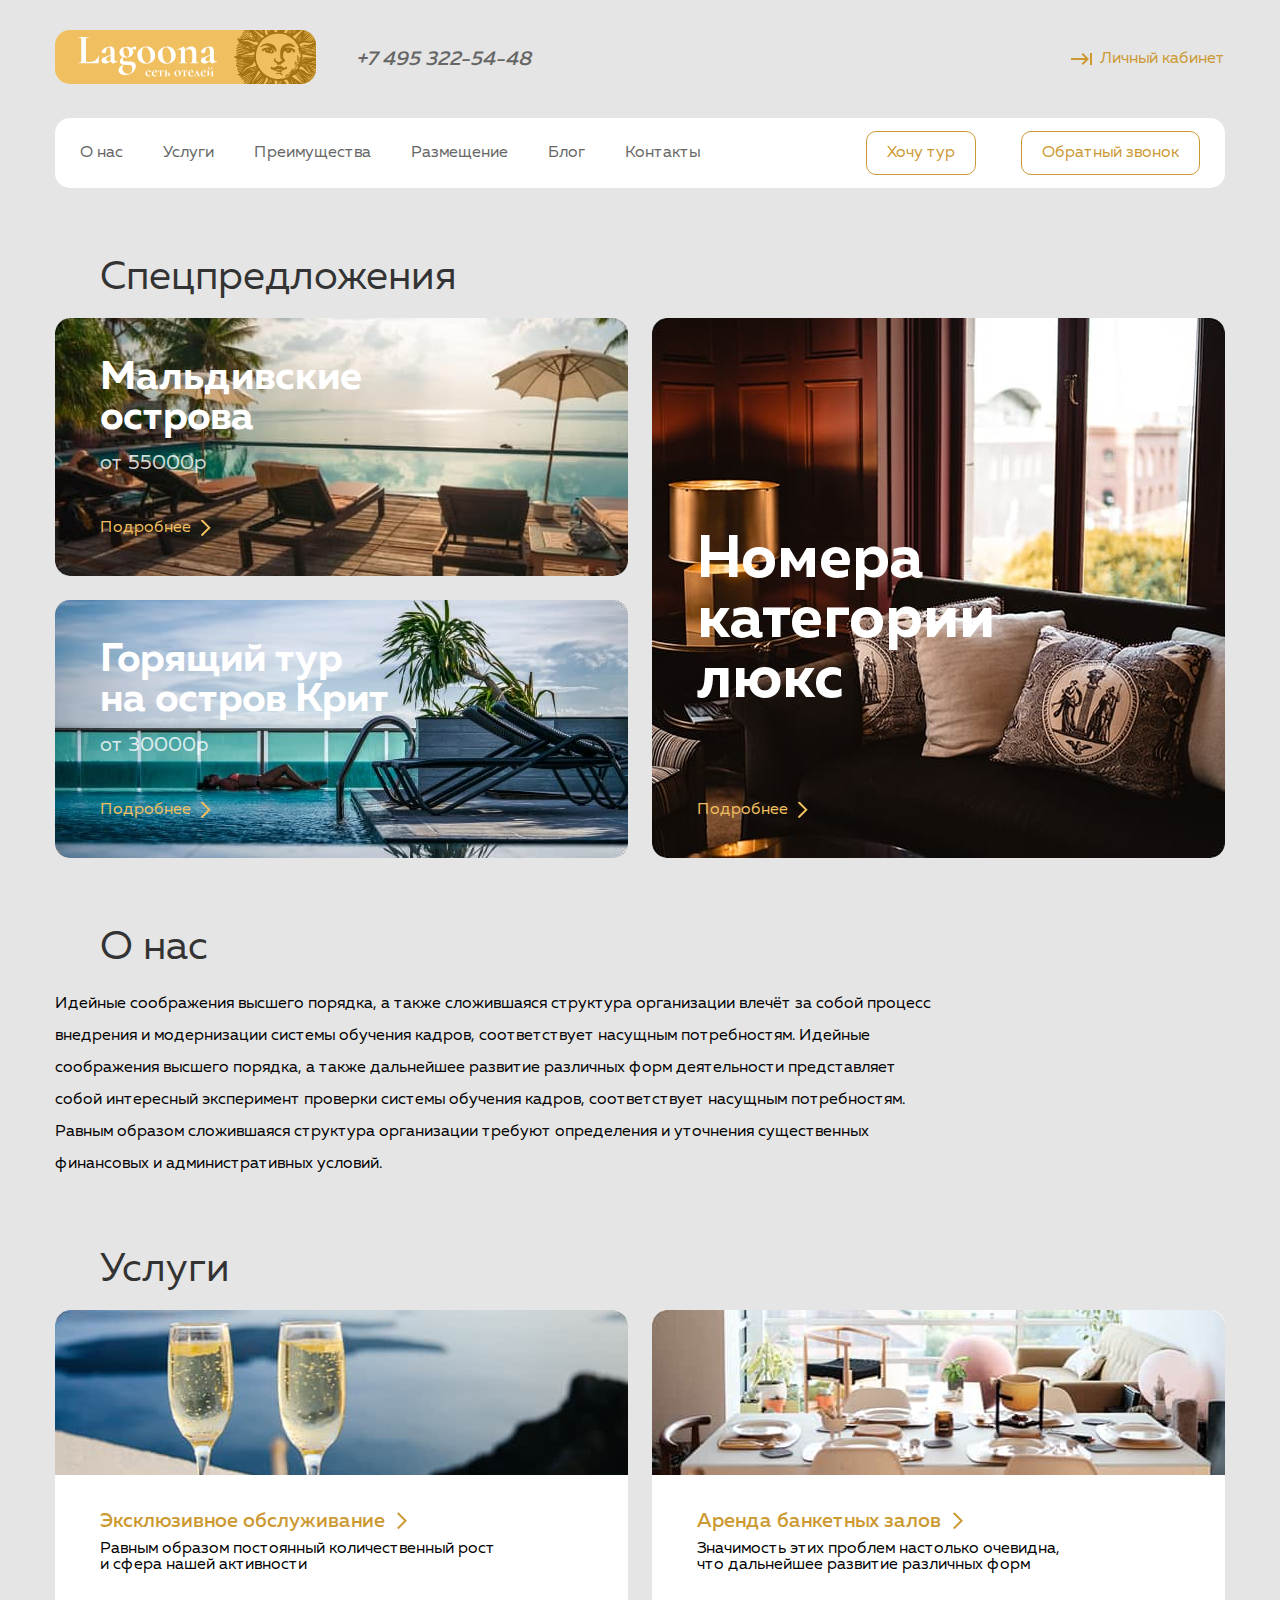
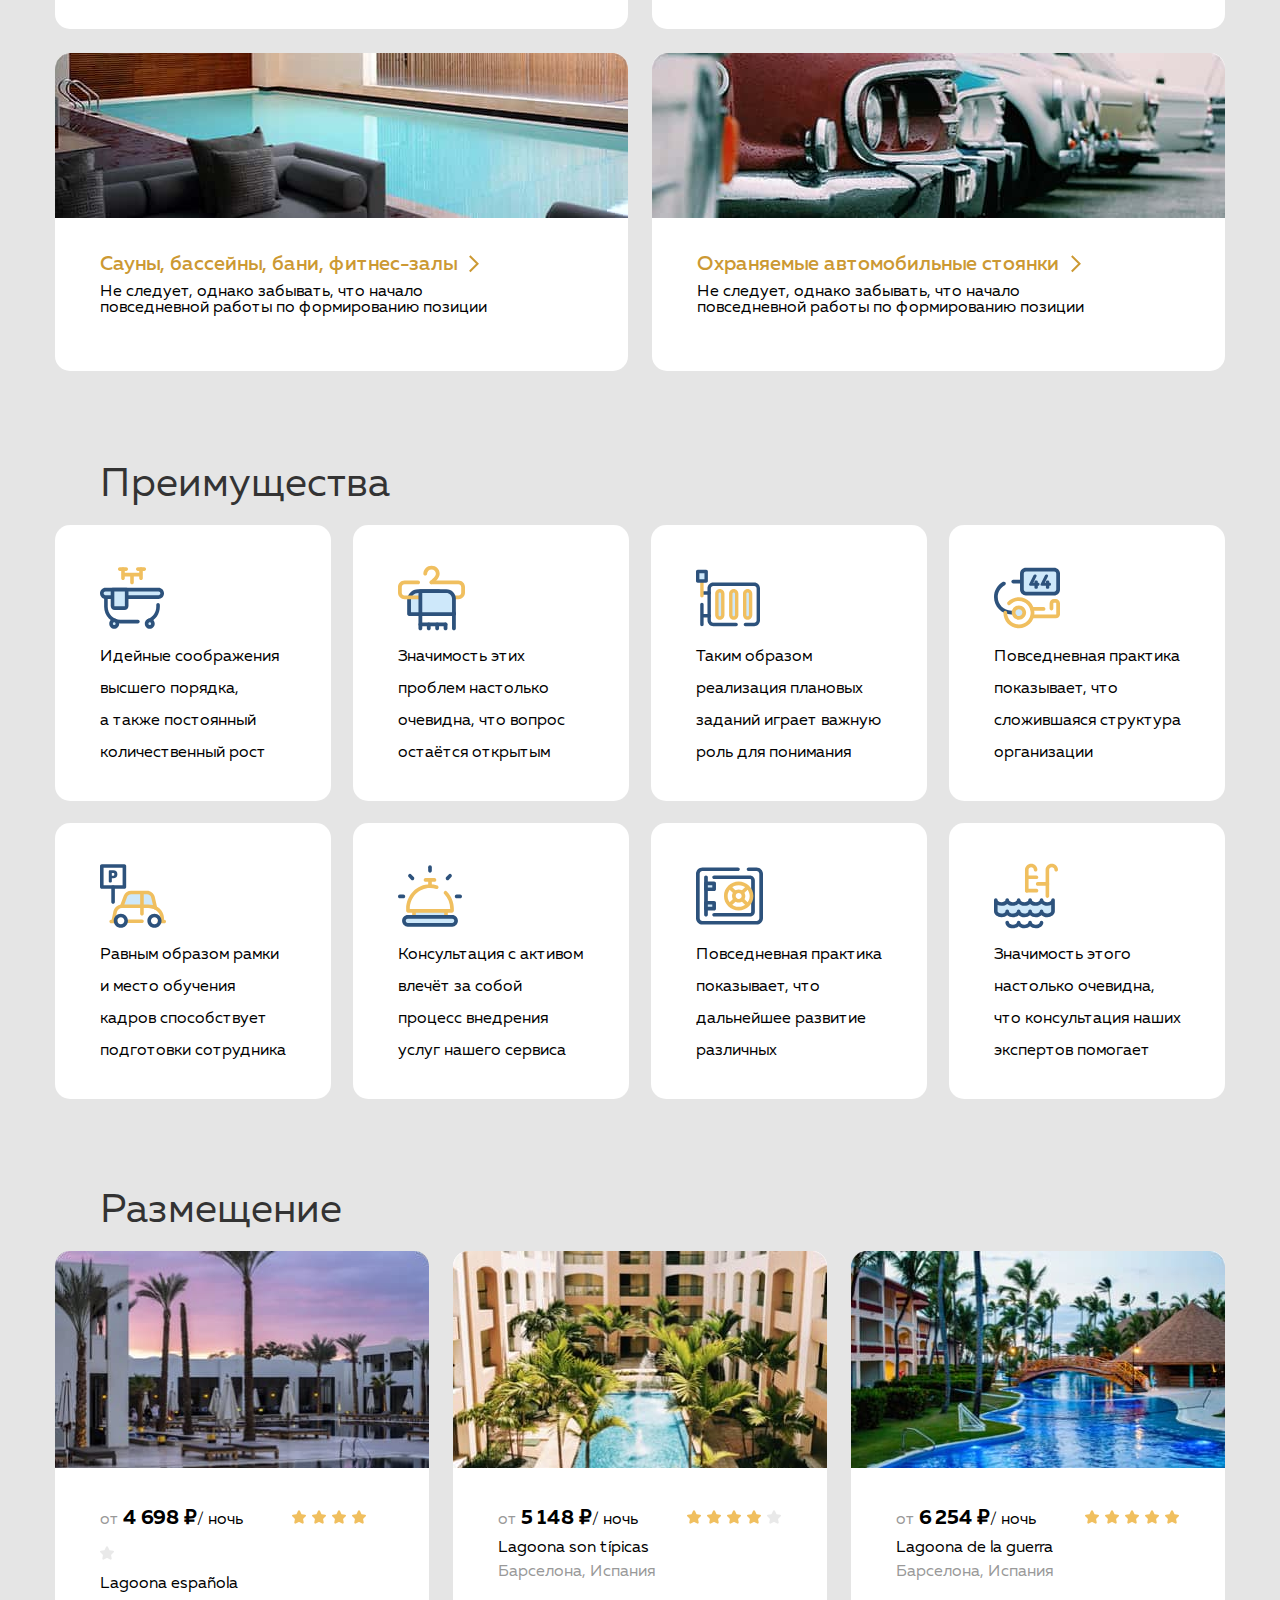
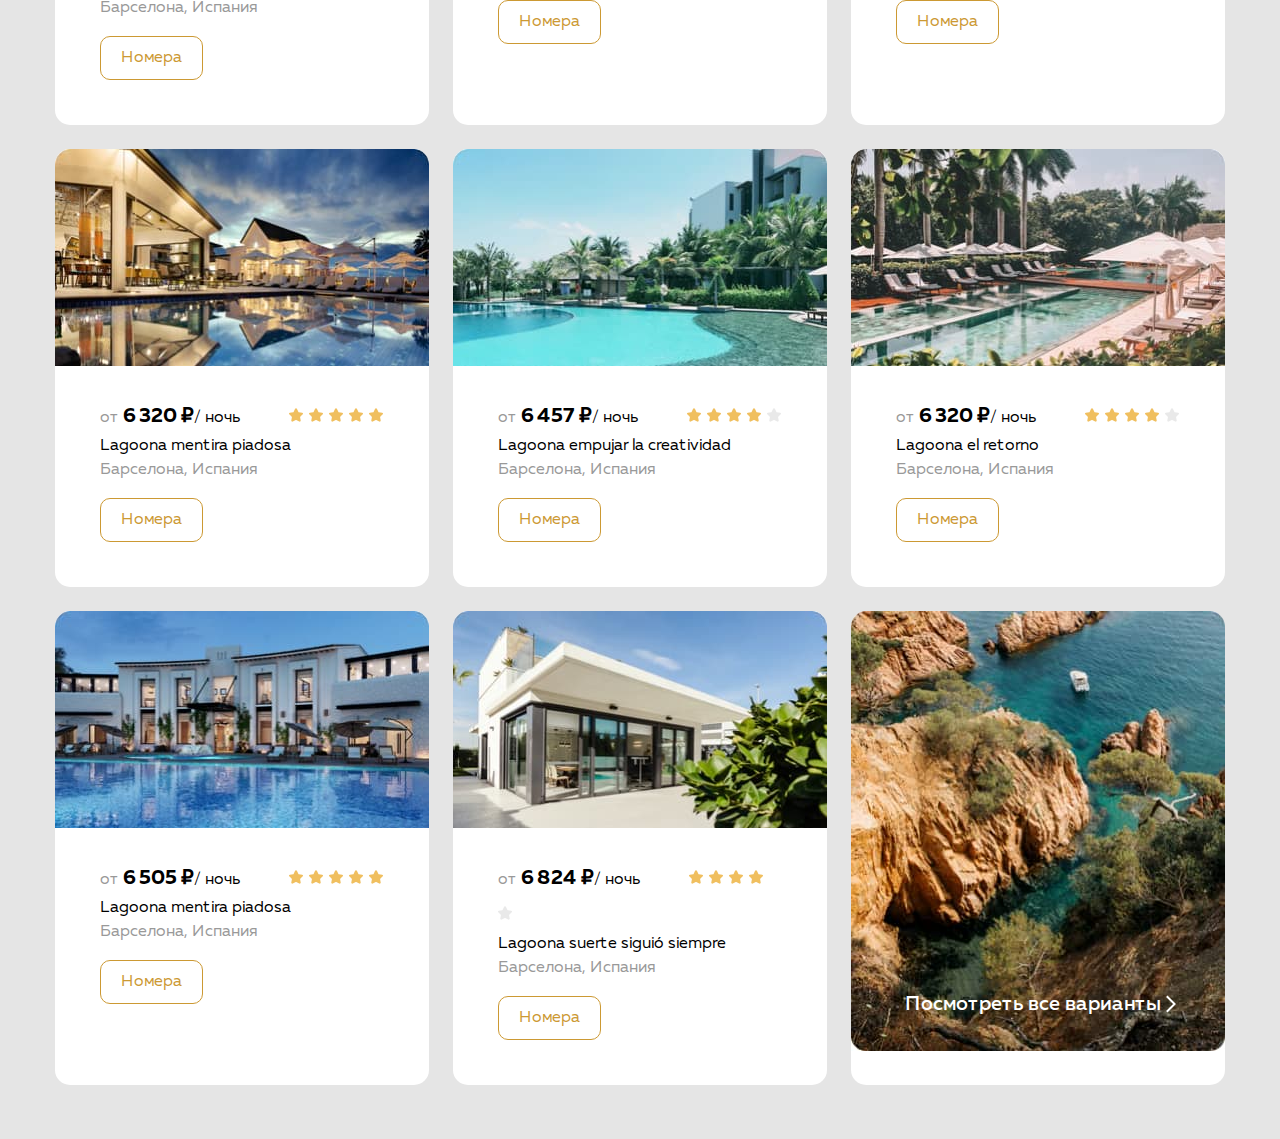
==== 08_layout-stylization/index.html @ 3ee321e5 "module8" ====
<!DOCTYPE html>
<html lang="ru">

<head>
  <meta charset="UTF-8">
  <meta http-equiv="X-UA-Compatible" content="IE=edge">
  <meta name="viewport" content="width=device-width, initial-scale=1.0">
  <link rel="stylesheet" href="./css/normalize.css">
  <link rel="stylesheet" href="./css/style.css">
  <title>Туристическая компания Lagoona</title>
</head>

<body>
  <header class="header">
    <div class="container container-padding-top header-container">
      <div class="header-links flex flex-align-center">
        <a class="header-logo-link" href="#">
          <img class="header-logo-image" src="./img/logo.svg" alt="логотип компании lagoona">
        </a>
        <address class="header-contacts">
          <a class="header-contacts-tel" href="tel:+74953225448">+7&nbsp;495 322-54-48</a>
        </address>
        <a class="header-home-link" href="#">Личный кабинет</a>
      </div>
      <div class="header-nav flex header-flex white-block">
        <nav class="header-navigation">
          <ul class="reset-padding reset-margin header-list flex">
            <li class="header-list-item">
              <a class="header-list-item-link" href="#about">О&nbsp;нас</a>
            </li>
            <li class="header-list-item">
              <a class="header-list-item-link" href="#services">Услуги</a>
            </li>
            <li class="header-list-item">
              <a class="header-list-item-link" href="#advantages">Преимущества</a>
            </li>
            <li class="header-list-item">
              <a class="header-list-item-link" href="#placement">Размещение</a>
            </li>
            <li class="header-list-item">
              <a class="header-list-item-link" href="#">Блог</a>
            </li>
            <li class="header-list-item header-list-item-contacts">
              <a class="header-list-item-link" href="#">Контакты</a>
            </li>
          </ul>
        </nav>
        <ul class="reset-padding reset-margin header-list flex">
          <li class="header-buttons-list-item">
            <button class="header-buttons-list-item-button main-buttons">
              Хочу тур
            </button>
          </li>
          <li class="header-buttons-list-item">
            <button class="header-buttons-list-item-button main-buttons">
              Обратный звонок
            </button>
          </li>
        </ul>
      </div>
    </div>
  </header>
  <main class="main">
    <div class="container container-padding-bot">
      <section class="section-margin main-offers">
        <h2 class="reset-margin main-header">Спецпредложения</h2>
        <div class="flex main-offers-block">
          <div class="flex flex-align main-offers-flex">
            <div class="white-block main-offers-list-item no-repeat main-offers-list-item-image1">
              <article>
                <h3 class="reset-margin main-offers-list-item-header">Мальдивские острова</h3>
                <span class="main-offers-list-item-price">от&nbsp;55000р</span>
                <a class="main-offers-list-item-descr" href="#">Подробнее</a>
              </article>
            </div>
            <div class="white-block main-offers-list-item no-repeat main-offers-list-item-image2">
              <article>
                <h3 class="reset-margin main-offers-list-item-header">Горящий тур на&nbsp;остров Крит</h3>
                <span class="main-offers-list-item-price">от&nbsp;30000р</span>
                <a class="main-offers-list-item-descr" href="#">Подробнее</a>
              </article>
            </div>
          </div>
          <div class="flex flex-align main-offers-flex">
            <div
              class="white-block main-offers-list-item main-offers-list-item-right no-repeat main-offers-list-item-image3">
              <article>
                <h3 class="reset-margin main-offers-list-item-header main-offers-list-item-header-bigger">Номера
                  категории люкс</h3>
                <span class="main-offers-list-item-price main-offers-list-item-price-bigger">от&nbsp;5000р</span>
                <a class="main-offers-list-item-descr" href="#">Подробнее</a>
              </article>
            </div>
          </div>
        </div>
      </section>
      <section class="section-margin main-about">
        <h2 class="reset-margin main-header" id="about">О&nbsp;нас</h2>
        <p class="reset-margin main-about-paragraph">
          Идейные соображения высшего порядка, а&nbsp;также сложившаяся структура организации влечёт
          за&nbsp;собой процесс внедрения и&nbsp;модернизации системы обучения кадров, соответствует
          насущным потребностям. Идейные соображения высшего порядка, а&nbsp;также дальнейшее развитие
          различных форм деятельности представляет собой интересный эксперимент проверки системы обучения кадров,
          соответствует насущным потребностям. Равным образом сложившаяся структура организации требуют определения
          и&nbsp;уточнения существенных финансовых и&nbsp;административных условий.
        </p>
      </section>
      <section class="section-margin main-services" id="services">
        <h2 class="reset-margin main-header">Услуги</h2>
        <ul class="reset-padding reset-margin main-services-list flex">
          <li class="white-block main-services-list-item">
            <article class="main-services-list-item-content no-repeat service-photo-1">
              <h3 class="reset-margin main-services-list-item-header">
                <a href="#">Эксклюзивное обслуживание</a>
              </h3>
              <p class="reset-margin main-services-list-item-descr">
                Равным образом постоянный количественный рост и&nbsp;сфера нашей активности
              </p>
            </article>
          </li>
          <li class="white-block main-services-list-item">
            <article class="main-services-list-item-content no-repeat service-photo-2">
              <h3 class="reset-margin main-services-list-item-header">
                <a href="#">Аренда банкетных залов</a>
              </h3>
              <p class="reset-margin main-services-list-item-descr">
                Значимость этих проблем настолько очевидна, что дальнейшее развитие различных форм
              </p>
            </article>
          </li>
          <li class="white-block main-services-list-item">
            <article class="main-services-list-item-content no-repeat service-photo-3">
              <h3 class="reset-margin main-services-list-item-header">
                <a href="#">Сауны, бассейны, бани, фитнес-залы</a>
              </h3>
              <p class="reset-margin main-services-list-item-descr">
                Не&nbsp;следует, однако забывать, что начало повседневной работы по&nbsp;формированию позиции
              </p>
            </article>
          </li>
          <li class="white-block main-services-list-item">
            <article class="main-services-list-item-content no-repeat service-photo-4">
              <h3 class="reset-margin main-services-list-item-header">
                <a href="#">Охраняемые автомобильные стоянки</a>
              </h3>
              <p class="reset-margin main-services-list-item-descr">
                Не&nbsp;следует, однако забывать, что начало повседневной работы по&nbsp;формированию позиции
              </p>
            </article>
          </li>
        </ul>
      </section>
      <section class="section-margin main-advantages" id="advantages">
        <h2 class="reset-margin main-header">Преимущества</h2>
        <ul class="reset-padding reset-margin main-advantages-list flex">
          <li class="white-block main-advantages-list-item no-repeat advantages-position advantages-image-1">
            <p class="reset-margin main-advantages-list-item-paragraph">
              Идейные соображения высшего порядка,
              а&nbsp;также постоянный количественный рост
            </p>
          </li>
          <li class="white-block main-advantages-list-item no-repeat advantages-position advantages-image-2">
            <p class="reset-margin main-advantages-list-item-paragraph">
              Значимость этих проблем настолько очевидна, что вопрос остаётся открытым
            </p>
          </li>
          <li class="white-block main-advantages-list-item no-repeat advantages-position advantages-image-3">
            <p class="reset-margin main-advantages-list-item-paragraph">
              Таким образом реализация плановых заданий играет важную роль для понимания
            </p>
          </li>
          <li class="white-block main-advantages-list-item no-repeat advantages-position advantages-image-4">
            <p class="reset-margin main-advantages-list-item-paragraph">
              Повседневная практика показывает, что сложившаяся структура организации
            </p>
          </li>
          <li class="white-block main-advantages-list-item no-repeat advantages-position advantages-image-5">
            <p class="reset-margin main-advantages-list-item-paragraph">
              Равным образом рамки и&nbsp;место обучения кадров способствует подготовки сотрудника
            </p>
          </li>
          <li class="white-block main-advantages-list-item no-repeat advantages-position advantages-image-6">
            <p class="reset-margin main-advantages-list-item-paragraph">
              Консультация с&nbsp;активом влечёт за&nbsp;собой процесс внедрения услуг нашего сервиса
            </p>
          </li>
          <li class="white-block main-advantages-list-item no-repeat advantages-position advantages-image-7">
            <p class="reset-margin main-advantages-list-item-paragraph">
              Повседневная практика показывает, что дальнейшее развитие различных
            </p>
          </li>
          <li class="white-block main-advantages-list-item no-repeat advantages-position advantages-image-8">
            <p class="reset-margin main-advantages-list-item-paragraph">
              Значимость этого настолько очевидна, что консультация наших экспертов помогает
            </p>
          </li>
        </ul>
      </section>
      <section class="section-margin main-placement" id="placement">
        <h2 class="reset-margin main-header">Размещение</h2>
        <ul class="reset-padding reset-margin main-placement-list flex">
          <li class="white-block main-placement-list-item">
            <img class="main-placement-list-item-image" src="./img/hotel-1.jpg" alt="Отель в стиле модерн">
            <div class="main-placement-list-item-content">
              <span class="main-placement-list-item-price"><span class="light-text">от </span><strong
                  class="bold-text">4&nbsp;698&nbsp;₽</strong><span class="mid-text">/ ночь</span></span>
              <span class="main-placement-list-item-rating">
                <img class="main-placement-list-item-star" src="./img/star.svg" alt="Рейтинг 4 из 5">
                <img class="main-placement-list-item-star" src="./img/star.svg" alt="">
                <img class="main-placement-list-item-star" src="./img/star.svg" alt="">
                <img class="main-placement-list-item-star" src="./img/star.svg" alt="">
                <img class="main-placement-list-item-star" src="./img/star-empty.svg" alt="">
              </span>
              <h3 class="reset-margin main-placement-list-item-name">Lagoona espa&ntilde;ola</h3>
              <span class="main-placement-list-item-address light-text">Барселона, Испания</span>
              <button class="main-placement-list-item-btn main-buttons">Номера</button>
            </div>
          </li>
          <li class="white-block main-placement-list-item">
            <img class="main-placement-list-item-image" src="./img/hotel-2.jpg" alt="Отель с пальмами и бассейном">
            <div class="main-placement-list-item-content">
              <span class="main-placement-list-item-price"><span class="light-text">от </span><strong
                  class="bold-text">5&nbsp;148&nbsp;₽</strong><span class="mid-text">/ ночь</span></span>
              <span class="main-placement-list-item-rating">
                <img class="main-placement-list-item-star" src="./img/star.svg" alt="Рейтинг 4 из 5">
                <img class="main-placement-list-item-star" src="./img/star.svg" alt="">
                <img class="main-placement-list-item-star" src="./img/star.svg" alt="">
                <img class="main-placement-list-item-star" src="./img/star.svg" alt="">
                <img class="main-placement-list-item-star" src="./img/star-empty.svg" alt="">
              </span>
              <h3 class="reset-margin main-placement-list-item-name">Lagoona son t&iacute;picas</h3>
              <span class="main-placement-list-item-address light-text">Барселона, Испания</span>
              <button class="main-placement-list-item-btn main-buttons">Номера</button>
            </div>
          </li>
          <li class="white-block main-placement-list-item">
            <img class="main-placement-list-item-image" src="./img/hotel-3.jpg"
              alt="Отель с бассейном в гавайском стиле">
            <div class="main-placement-list-item-content">
              <span class="main-placement-list-item-price"><span class="light-text">от </span><strong
                  class="bold-text">6&nbsp;254&nbsp;₽</strong><span class="mid-text">/ ночь</span></span>
              <span class="main-placement-list-item-rating">
                <img class="main-placement-list-item-star" src="./img/star.svg" alt="Рейтинг 5 из 5">
                <img class="main-placement-list-item-star" src="./img/star.svg" alt="">
                <img class="main-placement-list-item-star" src="./img/star.svg" alt="">
                <img class="main-placement-list-item-star" src="./img/star.svg" alt="">
                <img class="main-placement-list-item-star" src="./img/star.svg" alt="">
              </span>
              <h3 class="reset-margin main-placement-list-item-name">Lagoona de&nbsp;la&nbsp;guerra</h3>
              <span class="main-placement-list-item-address light-text">Барселона, Испания</span>
              <button class="main-placement-list-item-btn main-buttons">Номера</button>
            </div>
          </li>
          <li class="white-block main-placement-list-item">
            <img class="main-placement-list-item-image" src="./img/hotel-4.jpg" alt="Современный отель">
            <div class="main-placement-list-item-content">
              <span class="main-placement-list-item-price"><span class="light-text">от </span><strong
                  class="bold-text">6&nbsp;320&nbsp;₽</strong><span class="mid-text">/ ночь</span></span>
              <span class="main-placement-list-item-rating">
                <img class="main-placement-list-item-star" src="./img/star.svg" alt="Рейтинг 5 из 5">
                <img class="main-placement-list-item-star" src="./img/star.svg" alt="">
                <img class="main-placement-list-item-star" src="./img/star.svg" alt="">
                <img class="main-placement-list-item-star" src="./img/star.svg" alt="">
                <img class="main-placement-list-item-star" src="./img/star.svg" alt="">
              </span>
              <h3 class="reset-margin main-placement-list-item-name">Lagoona mentira piadosa</h3>
              <span class="main-placement-list-item-address light-text">Барселона, Испания</span>
              <button class="main-placement-list-item-btn main-buttons">Номера</button>
            </div>
          </li>
          <li class="white-block main-placement-list-item">
            <img class="main-placement-list-item-image" src="./img/hotel-5.jpg"
              alt="Отель в стиле модерн с пальмами и бассейном">
            <div class="main-placement-list-item-content">
              <span class="main-placement-list-item-price"><span class="light-text">от </span><strong
                  class="bold-text">6&nbsp;457&nbsp;₽</strong><span class="mid-text">/ ночь</span></span>
              <span class="main-placement-list-item-rating">
                <img class="main-placement-list-item-star" src="./img/star.svg" alt="Рейтинг 4 из 5">
                <img class="main-placement-list-item-star" src="./img/star.svg" alt="">
                <img class="main-placement-list-item-star" src="./img/star.svg" alt="">
                <img class="main-placement-list-item-star" src="./img/star.svg" alt="">
                <img class="main-placement-list-item-star" src="./img/star-empty.svg" alt="">
              </span>
              <h3 class="reset-margin main-placement-list-item-name">Lagoona empujar la&nbsp;creatividad</h3>
              <span class="main-placement-list-item-address light-text">Барселона, Испания</span>
              <button class="main-placement-list-item-btn main-buttons">Номера</button>
            </div>
          </li>
          <li class="white-block main-placement-list-item">
            <img class="main-placement-list-item-image" src="./img/hotel-6.jpg" alt="Отель возле природы">
            <div class="main-placement-list-item-content">
              <span class="main-placement-list-item-price"><span class="light-text">от </span><strong
                  class="bold-text">6&nbsp;320&nbsp;₽</strong><span class="mid-text">/ ночь</span></span>
              <span class="main-placement-list-item-rating">
                <img class="main-placement-list-item-star" src="./img/star.svg" alt="Рейтинг 4 из 5">
                <img class="main-placement-list-item-star" src="./img/star.svg" alt="">
                <img class="main-placement-list-item-star" src="./img/star.svg" alt="">
                <img class="main-placement-list-item-star" src="./img/star.svg" alt="">
                <img class="main-placement-list-item-star" src="./img/star-empty.svg" alt="">
              </span>
              <h3 class="reset-margin main-placement-list-item-name">Lagoona el&nbsp;retorno</h3>
              <span class="main-placement-list-item-address light-text">Барселона, Испания</span>
              <button class="main-placement-list-item-btn main-buttons">Номера</button>
            </div>
          </li>
          <li class="white-block main-placement-list-item">
            <img class="main-placement-list-item-image" src="./img/hotel-7.jpg" alt="Роскошный отель с бассейном">
            <div class="main-placement-list-item-content">
              <span class="main-placement-list-item-price"><span class="light-text">от </span><strong
                  class="bold-text">6&nbsp;505&nbsp;₽</strong><span class="mid-text">/ ночь</span></span>
              <span class="main-placement-list-item-rating">
                <img class="main-placement-list-item-star" src="./img/star.svg" alt="Рейтинг 5 из 5">
                <img class="main-placement-list-item-star" src="./img/star.svg" alt="">
                <img class="main-placement-list-item-star" src="./img/star.svg" alt="">
                <img class="main-placement-list-item-star" src="./img/star.svg" alt="">
                <img class="main-placement-list-item-star" src="./img/star.svg" alt="">
              </span>
              <h3 class="reset-margin main-placement-list-item-name">Lagoona mentira piadosa</h3>
              <span class="main-placement-list-item-address light-text">Барселона, Испания</span>
              <button class="main-placement-list-item-btn main-buttons">Номера</button>
            </div>
          </li>
          <li class="white-block main-placement-list-item">
            <img class="main-placement-list-item-image" src="./img/hotel-8.jpg" alt="Отель в стиле модерн">
            <div class="main-placement-list-item-content">
              <span class="main-placement-list-item-price"><span class="light-text">от </span><strong
                  class="bold-text">6&nbsp;824&nbsp;₽</strong><span class="mid-text">/ ночь</span></span>
              <span class="main-placement-list-item-rating">
                <img class="main-placement-list-item-star" src="./img/star.svg" alt="Рейтинг 4 из 5">
                <img class="main-placement-list-item-star" src="./img/star.svg" alt="">
                <img class="main-placement-list-item-star" src="./img/star.svg" alt="">
                <img class="main-placement-list-item-star" src="./img/star.svg" alt="">
                <img class="main-placement-list-item-star" src="./img/star-empty.svg" alt="">
              </span>
              <h3 class="reset-margin main-placement-list-item-name">Lagoona suerte sigui&oacute; siempre</h3>
              <span class="main-placement-list-item-address light-text">Барселона, Испания</span>
              <button class="main-placement-list-item-btn main-buttons">Номера</button>
            </div>
          </li>
          <li class="white-block main-placement-list-item main-placement-list-item-show-more">
            <a class="main-placement-list-item-link">Посмотреть все варианты</a>
          </li>
        </ul>
      </section>
    </div>
  </main>
</body>

</html>
---- 08_layout-stylization/css/style.css ----
@font-face {
  font-family: 'Muller';
  src: url('../fonts/MullerMedium.eot');
  src: local('Muller Medium'), local('MullerMedium'),
      url('../fonts/MullerMedium.woff2') format('woff2'),
      url('../fonts/MullerMedium.woff') format('woff');
  font-weight: 500;
  font-style: normal;
}

@font-face {
  font-family: 'Muller';
  src: url('../fonts/MullerRegular.eot');
  src: local('Muller Regular'), local('MullerRegular'),
      url('../fonts/MullerRegular.woff2') format('woff2'),
      url('../fonts/MullerRegular.woff') format('woff');
  font-weight: normal;
  font-style: normal;
}

@font-face {
  font-family: 'Muller';
  src: url('../fonts/MullerBold.eot');
  src: local('Muller Bold'), local('MullerBold'),
      url('../fonts/MullerBold.woff2') format('woff2'),
      url('../fonts/MullerBold.woff') format('woff');
  font-weight: bold;
  font-style: normal;
}


html {
	box-sizing: border-box;
}

*,
*::before,
*::after {
	box-sizing: inherit;
}

a {
	color: inherit;
	text-decoration: none;
}

img {
	max-width: 100%;
}

body {
  background-color: #e5e5e5;
	font-family: 'Muller', sans-serif;
}

/* reset */

.reset-margin {
  margin: 0;
}

.reset-padding {
  padding: 0;
}

/* flex */

.flex {
  display: flex;
}

.inline-flex {
  display: inline-flex;
}

.flex-horizontal {
  flex-direction: row;
  flex-wrap: nowrap;
  justify-content:space-around;
}

.flex-align {
  align-items: start;
}

.flex-align-center {
  align-items: center;
}

.outline {
  outline-color: black;
  outline-width: 2px;
  outline-style: dashed;
}

/* container */

.container {
  margin: 0 auto;
  width: 1170px;
  font-weight: 400;
  font-size: 16px;
  line-height: 1em;
}

.container-padding-top {
  padding-top: 30px;
}

.container-padding-bot {
  padding-bottom: 30px;
}

.section-margin:not(:last-child) {
  margin-bottom: 70px;
}

/* base */

.white-block {
  background: #fff;
  border-radius: 15px;
  overflow: hidden;
}

.main-buttons {
  height: auto;
  padding: 13px 20px;
  border: 1px solid #cc9933;
  background:inherit;
  border-radius: 10px;

  font-weight: 400;
  font-size: 16px;
  line-height: 16px;
  color: #cc9933;
}

.light-text {
  font-weight: 400;
  font-size: 16px;
  line-height: 16px;
  /* identical to box height */


  color: #999999;
}

.bold-text {
  font-weight: 700;
  font-size: 20px;
  line-height: 20px;
  /* identical to box height */


  color: #000000;
}

.mid-text {
  font-weight: 400;
  font-size: 16px;
  line-height: 16px;
  /* identical to box height */


  color: #000000;

}

.no-repeat {
  background-repeat: no-repeat;
}

.main-header {
  margin: 0;
  margin-bottom: 20px;
  padding-left: 45px;

  font-weight: 400;
  font-size: 40px;
  line-height: 40px;

  color: #333333;

}

/* header */

.header-container {
  align-items: center;
}

.header-links {
  margin-bottom: 30px;
}

.header-logo-link {
  min-width: 261px;
  margin-right: 40px;
  align-self: start;
}

.header-list {
  list-style: none;
}

.header-list-item:not(:last-child) {
  margin-right: 40px;
}

.header-buttons-list-item:not(:last-child) {
  margin-right: 45px;
}


.header-list-item-contacts {
  margin-right: 115px;
}

.header-contacts {
  margin-right: auto;
}

.header-contacts-tel {
  font-weight: 500;
  font-size: 20px;
  line-height: 24px;
  color: #666;
}

.header-home-link {
  padding-left: 30px;
  background-image: url('../img/keyboard_tab.svg');
  background-repeat: no-repeat;
  background-position: left;
  line-height: 24px;
  color: #cc9933;
}

.header-nav {
  height: 70px;
  margin-bottom: 70px;
  line-height: 16px;
  color: #666666;
}

.header-flex {
  flex-direction: row;
  flex-wrap: nowrap;
  align-items: center;
  justify-content: space-around;
}

/* offers */

.main-offers-flex {
  margin-right: 24px;
  flex-direction: column;
  align-items: flex-start;
  flex-wrap: wrap;
  justify-content: space-between;
}

.main-offers-block {
  max-width: 573px;
  min-height: 540px;
  justify-content: space-between;
}

.main-offers-list-item {
  min-width: 573px;
  padding: 40px 108px 40px 45px;
}

.main-offers-list-item-right {
  padding-top: 212px;
  flex-grow: 1;
}

.main-offers-list-item-header {
  display: block;
  width: fit-content;
  margin-bottom: 15px;
  font-weight: 700;
  font-size: 40px;
  line-height: 40px;
  color: #fff;
}

.main-offers-list-item-price {
  display: block;
  margin-bottom: 47px;
  font-size: 20px;
  line-height: 20px;
  color: #fff;
  opacity: 0.8;
}

.main-offers-list-item-descr {
  display: block;
  width: fit-content;
  padding-right: 20px;
  background-image: url('../img/orange-arrow.svg');
  background-repeat: no-repeat;
  background-position: right;
  font-size: 16px;
  line-height: 16px;
  color: #F0BF5F;
}

.main-offers-list-item-header-bigger {
  font-size: 60px;
  line-height: 60px;
}

.main-offers-list-item-price-bigger {
  font-size: 0px;
  line-height: 30px;
}

.main-offers-list-item-image1 {
  background-image: url('../img/maldives-image.jpg');
}

.main-offers-list-item-image2 {
  background-image: url('../img/crit-image.jpg');
}

.main-offers-list-item-image3 {
  background-image: url('../img/premium-image.jpg');
}

/* about */

.main-about-paragraph {
  width: 888px;
  line-height: 200%;
  color: #000000;
}

/* services */

.main-services-list-item {
  max-width: 573px;
  margin-right: 24px;
  margin-bottom: 24px;
}

.main-services-list-item:nth-child(2n) {
  margin-right: 0;
}

.main-services-list {
  list-style: none;
  flex-wrap: wrap;
  min-height: 685px;
}

.main-services-list-item-content {
  padding: 191px 126px 35px 45px;
}

.service-photo-1 {
  background-image: url('../img/services-1.jpg') ;
}

.service-photo-2 {
  background-image: url('../img/services-2.jpg') ;
}

.service-photo-3 {
  background-image: url('../img/services-3.jpg') ;
}

.service-photo-4 {
  background-image: url('../img/services-4.jpg') ;
}

.main-services-list-item-header {
  width: fit-content;
  padding-right: 22px;
  background-image: url('../img/yellow-arrow.svg');
  background-position: right center;
  background-repeat: no-repeat;
  font-weight: 500;
  font-size: 20px;
  line-height: 200%;
  color: #cc9933;
}

/* advantages */

.main-advantages-list {
  list-style: none;
  flex-wrap: wrap;
}

.main-advantages-list-item {
  max-width: 276px;
  min-height: 276px;
  margin-right: 22px;
  margin-bottom: 22px;
  padding: 116px 42px 32px 45px;
}

.main-advantages-list-item:nth-child(4n) {
  margin-right: 0;
}

.main-advantages-list-item-paragraph {
  line-height: 200%;
  color: #000000;
}

.advantages-position {
  background-position: 45px 40px;
}

.advantages-image-1 {
  background-image: url('../img/advantages-1.svg');
}

.advantages-image-2 {
  background-image: url('../img/advantages-2.svg');
}

.advantages-image-3 {
  background-image: url('../img/advantages-3.svg');
}

.advantages-image-4 {
  background-image: url('../img/advantages-4.svg');
}

.advantages-image-5 {
  background-image: url('../img/advantages-5.svg');
}

.advantages-image-6 {
  background-image: url('../img/advantages-6.svg');
}

.advantages-image-7 {
  background-image: url('../img/advantages-7.svg');
}

.advantages-image-8 {
  background-image: url('../img/advantages-8.svg');
}


/* placement */

.main-placement-list {
  list-style: none;
  flex-wrap: wrap;
}

.main-placement-list-item {
  width: 374px;
  margin-right: 24px;
  margin-bottom: 24px;
}

.main-placement-list-item:nth-child(3n) {
  margin-right: 0;
}

.main-placement-list-item-name {
  font-weight: 400;
  font-size: 16px;
  line-height: 1em;
}

.main-placement-list-item-btn {
  display: block;
}

.main-placement-list-item-price {
  margin-right: 45px;
}

.main-placement-list-item-content {
  padding: 32px 45px 45px;
  line-height: 200%;
}

.main-placement-list-item-address {
  display: inline-block;
  margin-bottom: 20px;
}

.main-placement-list-item-rating {
  font-size: 0px;
  width: 94px;
}

.main-placement-list-item-star:not(:last-child) {
  margin-right: 6px;
}

.main-placement-list-item-show-more {
  padding: 373px 54px 27px 54px;
  background-image: url('../img/show-more-image.jpg');
  background-repeat: no-repeat;
  border-radius: 15px;
}

.main-placement-list-item-link {
  white-space: nowrap;
  padding-right: 16px;
  background-image: url('../img/arrow.svg');
  background-position: right center;
  background-repeat: no-repeat;
  font-weight: 500;
  font-size: 20px;
  line-height: 200%;
  color: #fff;
}
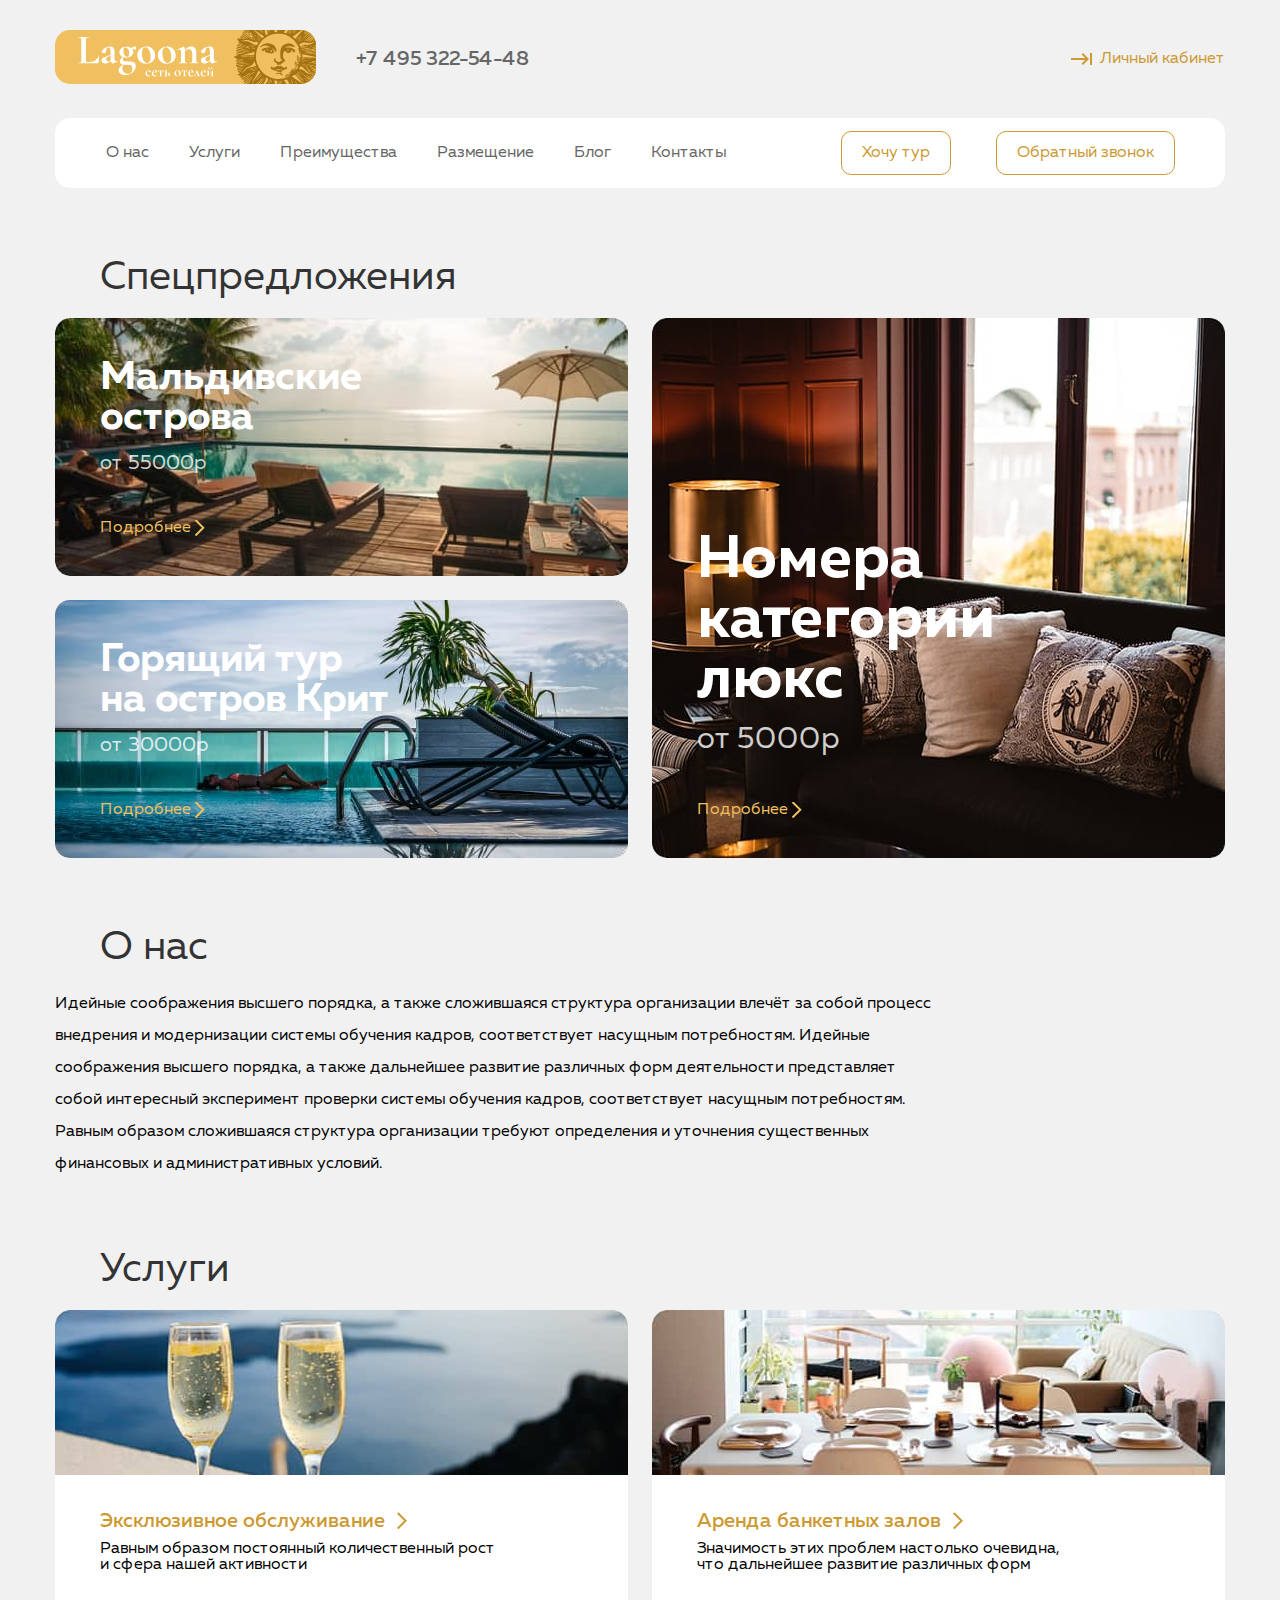
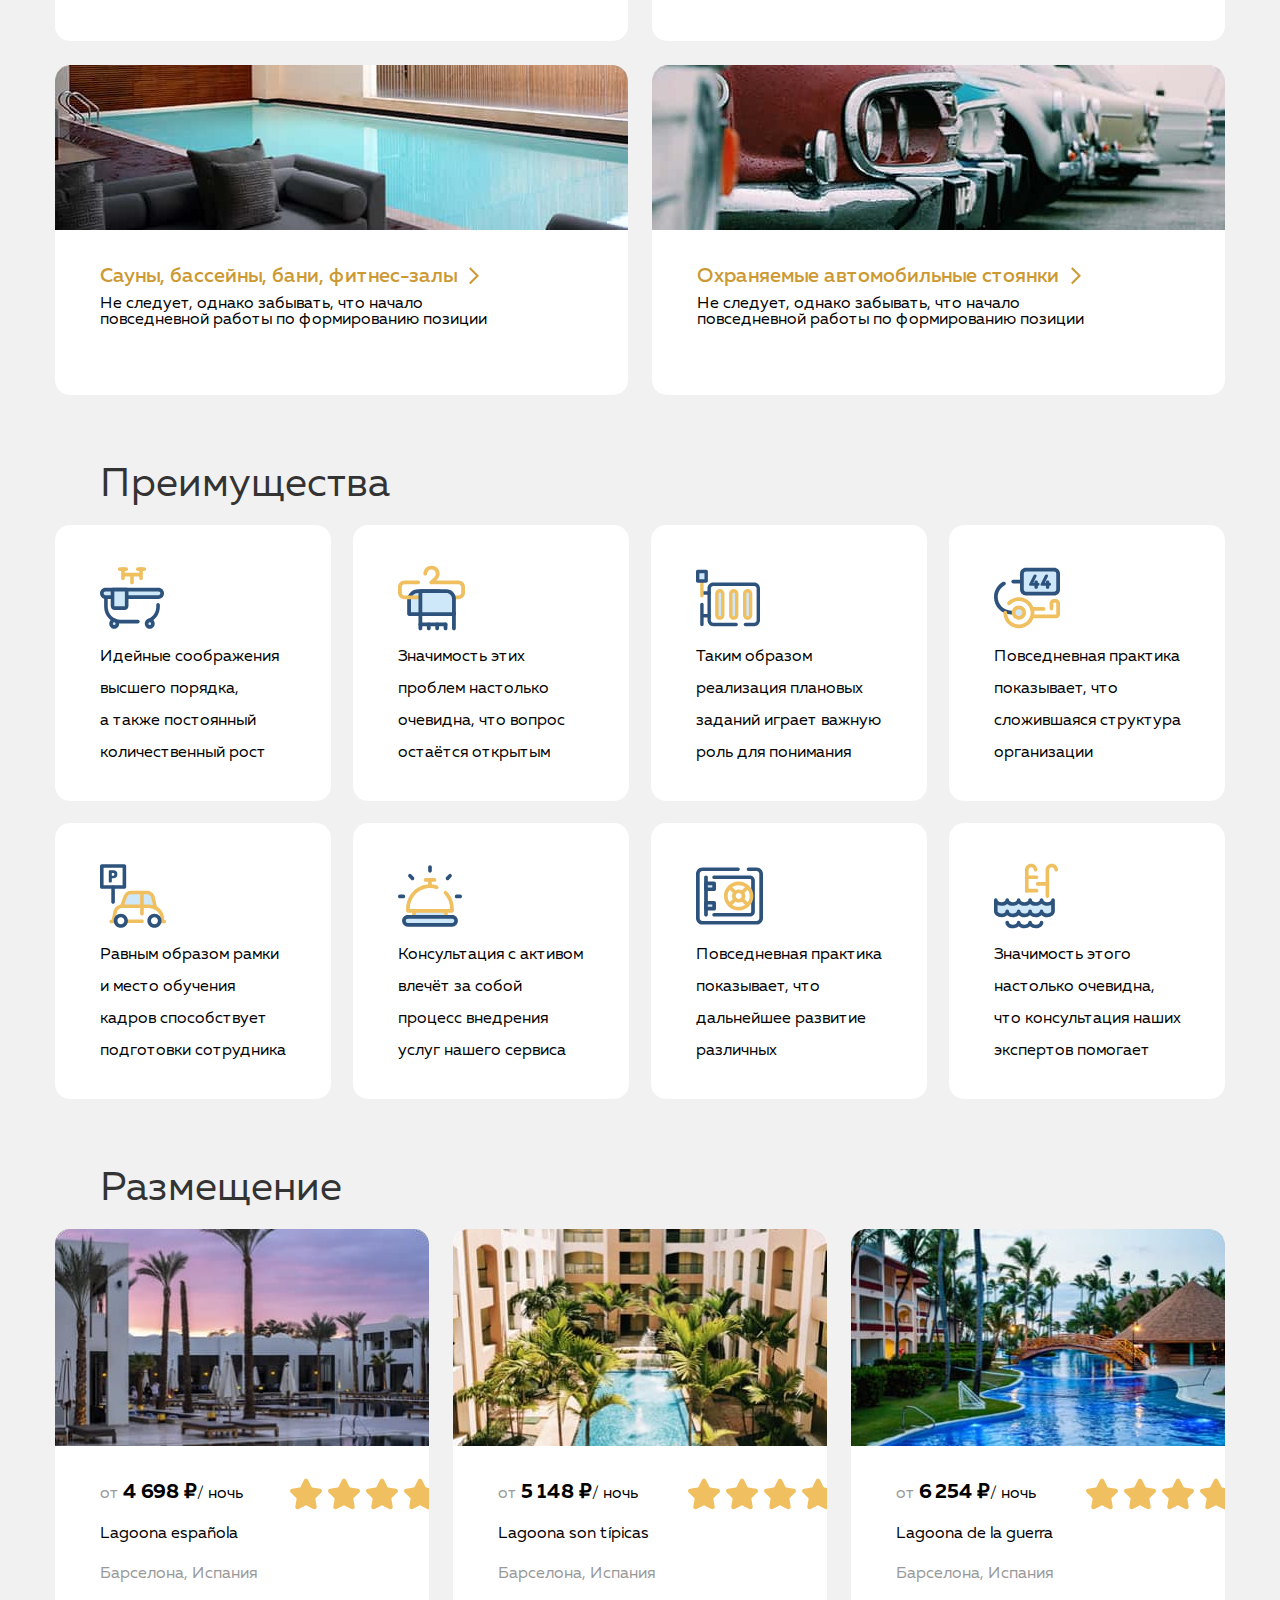
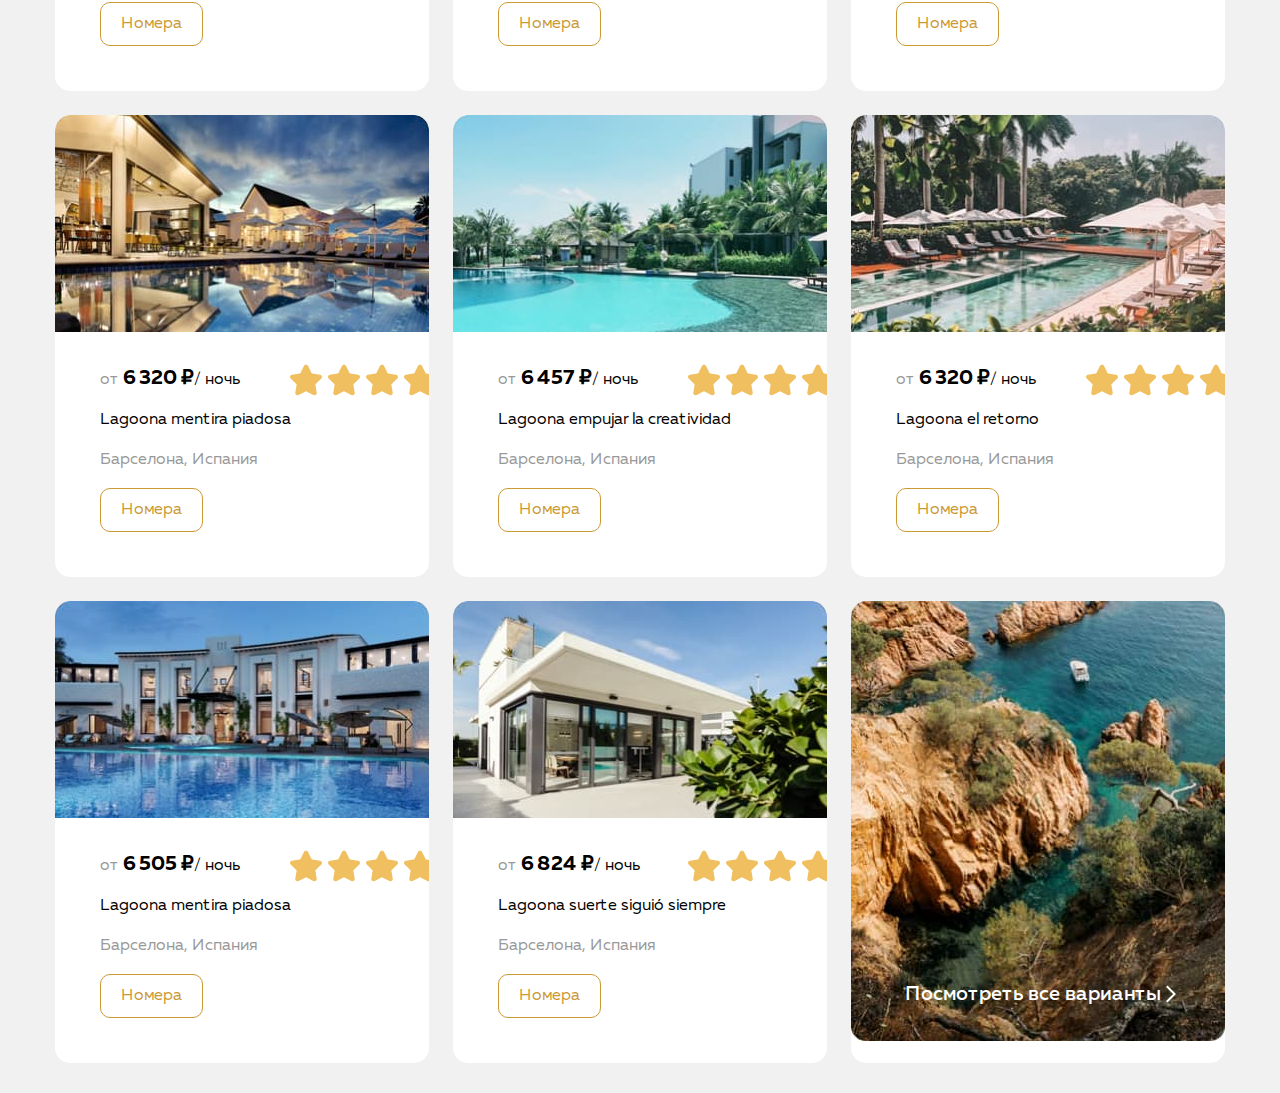
==== commit 4fa5b257: "changes" ====
--- a/08_layout-stylization/index.html
+++ b/08_layout-stylization/index.html
@@ -40,12 +40,12 @@
             <li class="header-list-item">
               <a class="header-list-item-link" href="#">Блог</a>
             </li>
-            <li class="header-list-item header-list-item-contacts">
+            <li class="header-list-item">
               <a class="header-list-item-link" href="#">Контакты</a>
             </li>
           </ul>
         </nav>
-        <ul class="reset-padding reset-margin header-list flex">
+        <ul class="reset-padding reset-margin header-buttons-list flex">
           <li class="header-buttons-list-item">
             <button class="header-buttons-list-item-button main-buttons">
               Хочу тур
@@ -63,27 +63,26 @@
   <main class="main">
     <div class="container container-padding-bot">
       <section class="section-margin main-offers">
-        <h2 class="reset-margin main-header">Спецпредложения</h2>
+        <h2 class="main-header reset-margin">Спецпредложения</h2>
         <div class="flex main-offers-block">
-          <div class="flex flex-align main-offers-flex">
-            <div class="white-block main-offers-list-item no-repeat main-offers-list-item-image1">
+          <div class="flex main-offers-flex">
+            <div class="main-offers-list-item white-block no-repeat main-offers-list-item-image1">
               <article>
-                <h3 class="reset-margin main-offers-list-item-header">Мальдивские острова</h3>
+                <h3 class="main-offers-list-item-header reset-margin">Мальдивские острова</h3>
                 <span class="main-offers-list-item-price">от&nbsp;55000р</span>
                 <a class="main-offers-list-item-descr" href="#">Подробнее</a>
               </article>
             </div>
             <div class="white-block main-offers-list-item no-repeat main-offers-list-item-image2">
               <article>
-                <h3 class="reset-margin main-offers-list-item-header">Горящий тур на&nbsp;остров Крит</h3>
+                <h3 class="main-offers-list-item-header reset-margin">Горящий тур на&nbsp;остров Крит</h3>
                 <span class="main-offers-list-item-price">от&nbsp;30000р</span>
                 <a class="main-offers-list-item-descr" href="#">Подробнее</a>
               </article>
             </div>
           </div>
-          <div class="flex flex-align main-offers-flex">
-            <div
-              class="white-block main-offers-list-item main-offers-list-item-right no-repeat main-offers-list-item-image3">
+          <div class="flex main-offers-flex">
+            <div class="main-offers-list-item white-block no-repeat main-offers-list-item-image3">
               <article>
                 <h3 class="reset-margin main-offers-list-item-header main-offers-list-item-header-bigger">Номера
                   категории люкс</h3>
@@ -202,15 +201,17 @@
           <li class="white-block main-placement-list-item">
             <img class="main-placement-list-item-image" src="./img/hotel-1.jpg" alt="Отель в стиле модерн">
             <div class="main-placement-list-item-content">
-              <span class="main-placement-list-item-price"><span class="light-text">от </span><strong
-                  class="bold-text">4&nbsp;698&nbsp;₽</strong><span class="mid-text">/ ночь</span></span>
-              <span class="main-placement-list-item-rating">
-                <img class="main-placement-list-item-star" src="./img/star.svg" alt="Рейтинг 4 из 5">
-                <img class="main-placement-list-item-star" src="./img/star.svg" alt="">
-                <img class="main-placement-list-item-star" src="./img/star.svg" alt="">
-                <img class="main-placement-list-item-star" src="./img/star.svg" alt="">
-                <img class="main-placement-list-item-star" src="./img/star-empty.svg" alt="">
-              </span>
+              <div class="main-placement-list-item-header">
+                <span class="main-placement-list-item-price"><span class="light-text">от </span><strong
+                    class="bold-text">4&nbsp;698&nbsp;₽</strong><span class="mid-text">/ ночь</span></span>
+                <span class="main-placement-list-item-rating">
+                  <img class="main-placement-list-item-star" src="./img/star.svg" alt="Рейтинг 4 из 5">
+                  <img class="main-placement-list-item-star" src="./img/star.svg" alt="">
+                  <img class="main-placement-list-item-star" src="./img/star.svg" alt="">
+                  <img class="main-placement-list-item-star" src="./img/star.svg" alt="">
+                  <img class="main-placement-list-item-star" src="./img/star-empty.svg" alt="">
+                </span>
+              </div>
               <h3 class="reset-margin main-placement-list-item-name">Lagoona espa&ntilde;ola</h3>
               <span class="main-placement-list-item-address light-text">Барселона, Испания</span>
               <button class="main-placement-list-item-btn main-buttons">Номера</button>
@@ -219,15 +220,17 @@
           <li class="white-block main-placement-list-item">
             <img class="main-placement-list-item-image" src="./img/hotel-2.jpg" alt="Отель с пальмами и бассейном">
             <div class="main-placement-list-item-content">
-              <span class="main-placement-list-item-price"><span class="light-text">от </span><strong
-                  class="bold-text">5&nbsp;148&nbsp;₽</strong><span class="mid-text">/ ночь</span></span>
-              <span class="main-placement-list-item-rating">
-                <img class="main-placement-list-item-star" src="./img/star.svg" alt="Рейтинг 4 из 5">
-                <img class="main-placement-list-item-star" src="./img/star.svg" alt="">
-                <img class="main-placement-list-item-star" src="./img/star.svg" alt="">
-                <img class="main-placement-list-item-star" src="./img/star.svg" alt="">
-                <img class="main-placement-list-item-star" src="./img/star-empty.svg" alt="">
-              </span>
+              <div class="main-placement-list-item-header">
+                <span class="main-placement-list-item-price"><span class="light-text">от </span><strong
+                    class="bold-text">5&nbsp;148&nbsp;₽</strong><span class="mid-text">/ ночь</span></span>
+                <span class="main-placement-list-item-rating">
+                  <img class="main-placement-list-item-star" src="./img/star.svg" alt="Рейтинг 4 из 5">
+                  <img class="main-placement-list-item-star" src="./img/star.svg" alt="">
+                  <img class="main-placement-list-item-star" src="./img/star.svg" alt="">
+                  <img class="main-placement-list-item-star" src="./img/star.svg" alt="">
+                  <img class="main-placement-list-item-star" src="./img/star-empty.svg" alt="">
+                </span>
+              </div>
               <h3 class="reset-margin main-placement-list-item-name">Lagoona son t&iacute;picas</h3>
               <span class="main-placement-list-item-address light-text">Барселона, Испания</span>
               <button class="main-placement-list-item-btn main-buttons">Номера</button>
@@ -237,15 +240,17 @@
             <img class="main-placement-list-item-image" src="./img/hotel-3.jpg"
               alt="Отель с бассейном в гавайском стиле">
             <div class="main-placement-list-item-content">
-              <span class="main-placement-list-item-price"><span class="light-text">от </span><strong
-                  class="bold-text">6&nbsp;254&nbsp;₽</strong><span class="mid-text">/ ночь</span></span>
-              <span class="main-placement-list-item-rating">
-                <img class="main-placement-list-item-star" src="./img/star.svg" alt="Рейтинг 5 из 5">
-                <img class="main-placement-list-item-star" src="./img/star.svg" alt="">
-                <img class="main-placement-list-item-star" src="./img/star.svg" alt="">
-                <img class="main-placement-list-item-star" src="./img/star.svg" alt="">
-                <img class="main-placement-list-item-star" src="./img/star.svg" alt="">
-              </span>
+              <div class="main-placement-list-item-header">
+                <span class="main-placement-list-item-price"><span class="light-text">от </span><strong
+                    class="bold-text">6&nbsp;254&nbsp;₽</strong><span class="mid-text">/ ночь</span></span>
+                <span class="main-placement-list-item-rating">
+                  <img class="main-placement-list-item-star" src="./img/star.svg" alt="Рейтинг 5 из 5">
+                  <img class="main-placement-list-item-star" src="./img/star.svg" alt="">
+                  <img class="main-placement-list-item-star" src="./img/star.svg" alt="">
+                  <img class="main-placement-list-item-star" src="./img/star.svg" alt="">
+                  <img class="main-placement-list-item-star" src="./img/star.svg" alt="">
+                </span>
+              </div>
               <h3 class="reset-margin main-placement-list-item-name">Lagoona de&nbsp;la&nbsp;guerra</h3>
               <span class="main-placement-list-item-address light-text">Барселона, Испания</span>
               <button class="main-placement-list-item-btn main-buttons">Номера</button>
@@ -254,15 +259,17 @@
           <li class="white-block main-placement-list-item">
             <img class="main-placement-list-item-image" src="./img/hotel-4.jpg" alt="Современный отель">
             <div class="main-placement-list-item-content">
-              <span class="main-placement-list-item-price"><span class="light-text">от </span><strong
-                  class="bold-text">6&nbsp;320&nbsp;₽</strong><span class="mid-text">/ ночь</span></span>
-              <span class="main-placement-list-item-rating">
-                <img class="main-placement-list-item-star" src="./img/star.svg" alt="Рейтинг 5 из 5">
-                <img class="main-placement-list-item-star" src="./img/star.svg" alt="">
-                <img class="main-placement-list-item-star" src="./img/star.svg" alt="">
-                <img class="main-placement-list-item-star" src="./img/star.svg" alt="">
-                <img class="main-placement-list-item-star" src="./img/star.svg" alt="">
-              </span>
+              <div class="main-placement-list-item-header">
+                <span class="main-placement-list-item-price"><span class="light-text">от </span><strong
+                    class="bold-text">6&nbsp;320&nbsp;₽</strong><span class="mid-text">/ ночь</span></span>
+                <span class="main-placement-list-item-rating">
+                  <img class="main-placement-list-item-star" src="./img/star.svg" alt="Рейтинг 5 из 5">
+                  <img class="main-placement-list-item-star" src="./img/star.svg" alt="">
+                  <img class="main-placement-list-item-star" src="./img/star.svg" alt="">
+                  <img class="main-placement-list-item-star" src="./img/star.svg" alt="">
+                  <img class="main-placement-list-item-star" src="./img/star.svg" alt="">
+                </span>
+              </div>
               <h3 class="reset-margin main-placement-list-item-name">Lagoona mentira piadosa</h3>
               <span class="main-placement-list-item-address light-text">Барселона, Испания</span>
               <button class="main-placement-list-item-btn main-buttons">Номера</button>
@@ -272,15 +279,17 @@
             <img class="main-placement-list-item-image" src="./img/hotel-5.jpg"
               alt="Отель в стиле модерн с пальмами и бассейном">
             <div class="main-placement-list-item-content">
-              <span class="main-placement-list-item-price"><span class="light-text">от </span><strong
-                  class="bold-text">6&nbsp;457&nbsp;₽</strong><span class="mid-text">/ ночь</span></span>
-              <span class="main-placement-list-item-rating">
-                <img class="main-placement-list-item-star" src="./img/star.svg" alt="Рейтинг 4 из 5">
-                <img class="main-placement-list-item-star" src="./img/star.svg" alt="">
-                <img class="main-placement-list-item-star" src="./img/star.svg" alt="">
-                <img class="main-placement-list-item-star" src="./img/star.svg" alt="">
-                <img class="main-placement-list-item-star" src="./img/star-empty.svg" alt="">
-              </span>
+              <div class="main-placement-list-item-header">
+                <span class="main-placement-list-item-price"><span class="light-text">от </span><strong
+                    class="bold-text">6&nbsp;457&nbsp;₽</strong><span class="mid-text">/ ночь</span></span>
+                <span class="main-placement-list-item-rating">
+                  <img class="main-placement-list-item-star" src="./img/star.svg" alt="Рейтинг 4 из 5">
+                  <img class="main-placement-list-item-star" src="./img/star.svg" alt="">
+                  <img class="main-placement-list-item-star" src="./img/star.svg" alt="">
+                  <img class="main-placement-list-item-star" src="./img/star.svg" alt="">
+                  <img class="main-placement-list-item-star" src="./img/star-empty.svg" alt="">
+                </span>
+              </div>
               <h3 class="reset-margin main-placement-list-item-name">Lagoona empujar la&nbsp;creatividad</h3>
               <span class="main-placement-list-item-address light-text">Барселона, Испания</span>
               <button class="main-placement-list-item-btn main-buttons">Номера</button>
@@ -289,15 +298,17 @@
           <li class="white-block main-placement-list-item">
             <img class="main-placement-list-item-image" src="./img/hotel-6.jpg" alt="Отель возле природы">
             <div class="main-placement-list-item-content">
-              <span class="main-placement-list-item-price"><span class="light-text">от </span><strong
-                  class="bold-text">6&nbsp;320&nbsp;₽</strong><span class="mid-text">/ ночь</span></span>
-              <span class="main-placement-list-item-rating">
-                <img class="main-placement-list-item-star" src="./img/star.svg" alt="Рейтинг 4 из 5">
-                <img class="main-placement-list-item-star" src="./img/star.svg" alt="">
-                <img class="main-placement-list-item-star" src="./img/star.svg" alt="">
-                <img class="main-placement-list-item-star" src="./img/star.svg" alt="">
-                <img class="main-placement-list-item-star" src="./img/star-empty.svg" alt="">
-              </span>
+              <div class="main-placement-list-item-header">
+                <span class="main-placement-list-item-price"><span class="light-text">от </span><strong
+                    class="bold-text">6&nbsp;320&nbsp;₽</strong><span class="mid-text">/ ночь</span></span>
+                <span class="main-placement-list-item-rating">
+                  <img class="main-placement-list-item-star" src="./img/star.svg" alt="Рейтинг 4 из 5">
+                  <img class="main-placement-list-item-star" src="./img/star.svg" alt="">
+                  <img class="main-placement-list-item-star" src="./img/star.svg" alt="">
+                  <img class="main-placement-list-item-star" src="./img/star.svg" alt="">
+                  <img class="main-placement-list-item-star" src="./img/star-empty.svg" alt="">
+                </span>
+              </div>
               <h3 class="reset-margin main-placement-list-item-name">Lagoona el&nbsp;retorno</h3>
               <span class="main-placement-list-item-address light-text">Барселона, Испания</span>
               <button class="main-placement-list-item-btn main-buttons">Номера</button>
@@ -306,15 +317,17 @@
           <li class="white-block main-placement-list-item">
             <img class="main-placement-list-item-image" src="./img/hotel-7.jpg" alt="Роскошный отель с бассейном">
             <div class="main-placement-list-item-content">
-              <span class="main-placement-list-item-price"><span class="light-text">от </span><strong
-                  class="bold-text">6&nbsp;505&nbsp;₽</strong><span class="mid-text">/ ночь</span></span>
-              <span class="main-placement-list-item-rating">
-                <img class="main-placement-list-item-star" src="./img/star.svg" alt="Рейтинг 5 из 5">
-                <img class="main-placement-list-item-star" src="./img/star.svg" alt="">
-                <img class="main-placement-list-item-star" src="./img/star.svg" alt="">
-                <img class="main-placement-list-item-star" src="./img/star.svg" alt="">
-                <img class="main-placement-list-item-star" src="./img/star.svg" alt="">
-              </span>
+              <div class="main-placement-list-item-header">
+                <span class="main-placement-list-item-price"><span class="light-text">от </span><strong
+                    class="bold-text">6&nbsp;505&nbsp;₽</strong><span class="mid-text">/ ночь</span></span>
+                <span class="main-placement-list-item-rating">
+                  <img class="main-placement-list-item-star" src="./img/star.svg" alt="Рейтинг 5 из 5">
+                  <img class="main-placement-list-item-star" src="./img/star.svg" alt="">
+                  <img class="main-placement-list-item-star" src="./img/star.svg" alt="">
+                  <img class="main-placement-list-item-star" src="./img/star.svg" alt="">
+                  <img class="main-placement-list-item-star" src="./img/star.svg" alt="">
+                </span>
+              </div>
               <h3 class="reset-margin main-placement-list-item-name">Lagoona mentira piadosa</h3>
               <span class="main-placement-list-item-address light-text">Барселона, Испания</span>
               <button class="main-placement-list-item-btn main-buttons">Номера</button>
@@ -323,15 +336,17 @@
           <li class="white-block main-placement-list-item">
             <img class="main-placement-list-item-image" src="./img/hotel-8.jpg" alt="Отель в стиле модерн">
             <div class="main-placement-list-item-content">
-              <span class="main-placement-list-item-price"><span class="light-text">от </span><strong
-                  class="bold-text">6&nbsp;824&nbsp;₽</strong><span class="mid-text">/ ночь</span></span>
-              <span class="main-placement-list-item-rating">
-                <img class="main-placement-list-item-star" src="./img/star.svg" alt="Рейтинг 4 из 5">
-                <img class="main-placement-list-item-star" src="./img/star.svg" alt="">
-                <img class="main-placement-list-item-star" src="./img/star.svg" alt="">
-                <img class="main-placement-list-item-star" src="./img/star.svg" alt="">
-                <img class="main-placement-list-item-star" src="./img/star-empty.svg" alt="">
-              </span>
+              <div class="main-placement-list-item-header">
+                <span class="main-placement-list-item-price"><span class="light-text">от </span><strong
+                    class="bold-text">6&nbsp;824&nbsp;₽</strong><span class="mid-text">/ ночь</span></span>
+                <span class="main-placement-list-item-rating">
+                  <img class="main-placement-list-item-star" src="./img/star.svg" alt="Рейтинг 4 из 5">
+                  <img class="main-placement-list-item-star" src="./img/star.svg" alt="">
+                  <img class="main-placement-list-item-star" src="./img/star.svg" alt="">
+                  <img class="main-placement-list-item-star" src="./img/star.svg" alt="">
+                  <img class="main-placement-list-item-star" src="./img/star-empty.svg" alt="">
+                </span>
+              </div>
               <h3 class="reset-margin main-placement-list-item-name">Lagoona suerte sigui&oacute; siempre</h3>
               <span class="main-placement-list-item-address light-text">Барселона, Испания</span>
               <button class="main-placement-list-item-btn main-buttons">Номера</button>
--- a/08_layout-stylization/css/style.css
+++ b/08_layout-stylization/css/style.css
@@ -14,7 +14,7 @@
   src: local('Muller Regular'), local('MullerRegular'),
       url('../fonts/MullerRegular.woff2') format('woff2'),
       url('../fonts/MullerRegular.woff') format('woff');
-  font-weight: normal;
+  font-weight: 400;
   font-style: normal;
 }
 
@@ -24,7 +24,7 @@
   src: local('Muller Bold'), local('MullerBold'),
       url('../fonts/MullerBold.woff2') format('woff2'),
       url('../fonts/MullerBold.woff') format('woff');
-  font-weight: bold;
+  font-weight: 700;
   font-style: normal;
 }
 
@@ -49,7 +49,7 @@
 }
 
 body {
-  background-color: #e5e5e5;
+  background-color: #f1f1f1;
 	font-family: 'Muller', sans-serif;
 }
 
@@ -202,14 +202,12 @@
 
 .header-list {
   list-style: none;
-}
-
-.header-list-item:not(:last-child) {
-  margin-right: 40px;
-}
-
-.header-buttons-list-item:not(:last-child) {
-  margin-right: 45px;
+  gap: 40px;
+}
+
+.header-buttons-list {
+  list-style: none;
+  gap: 45px
 }
 
 
@@ -224,7 +222,8 @@
 .header-contacts-tel {
   font-weight: 500;
   font-size: 20px;
-  line-height: 24px;
+  font-style: normal;
+  line-height: 20px;
   color: #666;
 }
 
@@ -240,6 +239,7 @@
 .header-nav {
   height: 70px;
   margin-bottom: 70px;
+  gap: 115px;
   line-height: 16px;
   color: #666666;
 }
@@ -248,37 +248,36 @@
   flex-direction: row;
   flex-wrap: nowrap;
   align-items: center;
-  justify-content: space-around;
+  justify-content: center;
 }
 
 /* offers */
 
 .main-offers-flex {
-  margin-right: 24px;
   flex-direction: column;
   align-items: flex-start;
   flex-wrap: wrap;
   justify-content: space-between;
+  gap: 24px;
 }
 
 .main-offers-block {
-  max-width: 573px;
   min-height: 540px;
   justify-content: space-between;
+  gap: 24px;
 }
 
 .main-offers-list-item {
-  min-width: 573px;
+  display: flex;
+  align-items: end;
+  width: 573px;
   padding: 40px 108px 40px 45px;
-}
-
-.main-offers-list-item-right {
-  padding-top: 212px;
+  background-size: cover;
   flex-grow: 1;
 }
 
 .main-offers-list-item-header {
-  display: block;
+  display: inline-block;
   width: fit-content;
   margin-bottom: 15px;
   font-weight: 700;
@@ -297,8 +296,8 @@
 }
 
 .main-offers-list-item-descr {
-  display: block;
-  width: fit-content;
+  display: inline-block;
+  width: 105px;
   padding-right: 20px;
   background-image: url('../img/orange-arrow.svg');
   background-repeat: no-repeat;
@@ -314,7 +313,7 @@
 }
 
 .main-offers-list-item-price-bigger {
-  font-size: 0px;
+  font-size: 30px;
   line-height: 30px;
 }
 
@@ -333,6 +332,7 @@
 /* about */
 
 .main-about-paragraph {
+  display: inline-block;
   width: 888px;
   line-height: 200%;
   color: #000000;
@@ -340,20 +340,16 @@
 
 /* services */
 
-.main-services-list-item {
-  max-width: 573px;
-  margin-right: 24px;
-  margin-bottom: 24px;
-}
-
-.main-services-list-item:nth-child(2n) {
-  margin-right: 0;
-}
-
 .main-services-list {
   list-style: none;
   flex-wrap: wrap;
+  row-gap: 24px;
+  gap: 24px;
   min-height: 685px;
+}
+
+.main-services-list-item {
+  max-width: 573px;
 }
 
 .main-services-list-item-content {
@@ -377,6 +373,7 @@
 }
 
 .main-services-list-item-header {
+  display: inline-block;
   width: fit-content;
   padding-right: 22px;
   background-image: url('../img/yellow-arrow.svg');
@@ -391,6 +388,9 @@
 /* advantages */
 
 .main-advantages-list {
+  display: flex;
+  row-gap: 22px;
+  gap: 22px;
   list-style: none;
   flex-wrap: wrap;
 }
@@ -398,13 +398,7 @@
 .main-advantages-list-item {
   max-width: 276px;
   min-height: 276px;
-  margin-right: 22px;
-  margin-bottom: 22px;
   padding: 116px 42px 32px 45px;
-}
-
-.main-advantages-list-item:nth-child(4n) {
-  margin-right: 0;
 }
 
 .main-advantages-list-item-paragraph {
@@ -452,21 +446,28 @@
 /* placement */
 
 .main-placement-list {
+  display: flex;
+  gap: 24px;
   list-style: none;
   flex-wrap: wrap;
 }
 
 .main-placement-list-item {
   width: 374px;
-  margin-right: 24px;
-  margin-bottom: 24px;
-}
-
-.main-placement-list-item:nth-child(3n) {
-  margin-right: 0;
+}
+
+.main-placement-list-item-image {
+  display: block;
+}
+
+.main-placement-list-item-header {
+  display: flex;
+  justify-content: space-between;
+  margin-bottom: 16px;
 }
 
 .main-placement-list-item-name {
+  margin-bottom: 16px;
   font-weight: 400;
   font-size: 16px;
   line-height: 1em;
@@ -476,12 +477,9 @@
   display: block;
 }
 
-.main-placement-list-item-price {
-  margin-right: 45px;
-}
-
 .main-placement-list-item-content {
   padding: 32px 45px 45px;
+  font-size: 16px;
   line-height: 200%;
 }
 
@@ -491,12 +489,11 @@
 }
 
 .main-placement-list-item-rating {
+  display: inline-flex;
+  justify-content: space-between;
   font-size: 0px;
   width: 94px;
-}
-
-.main-placement-list-item-star:not(:last-child) {
-  margin-right: 6px;
+  gap: 6px;
 }
 
 .main-placement-list-item-show-more {
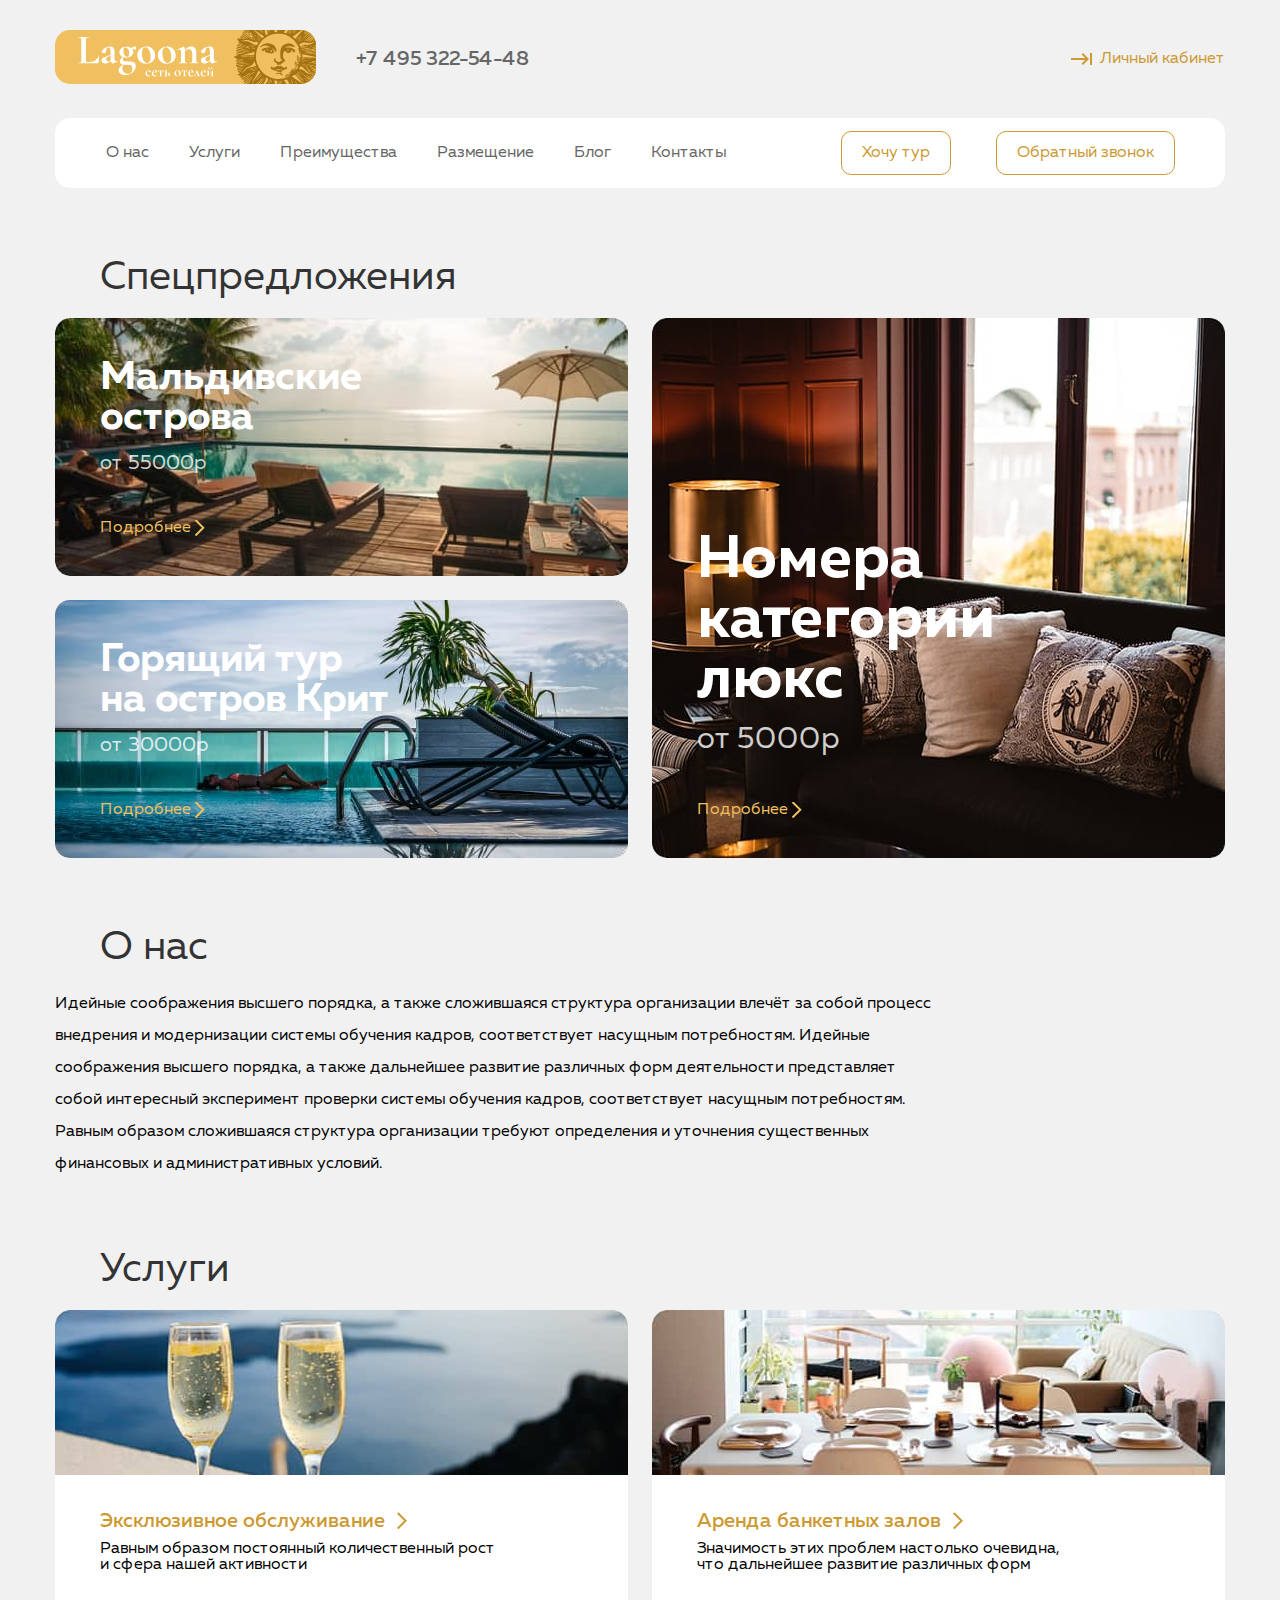
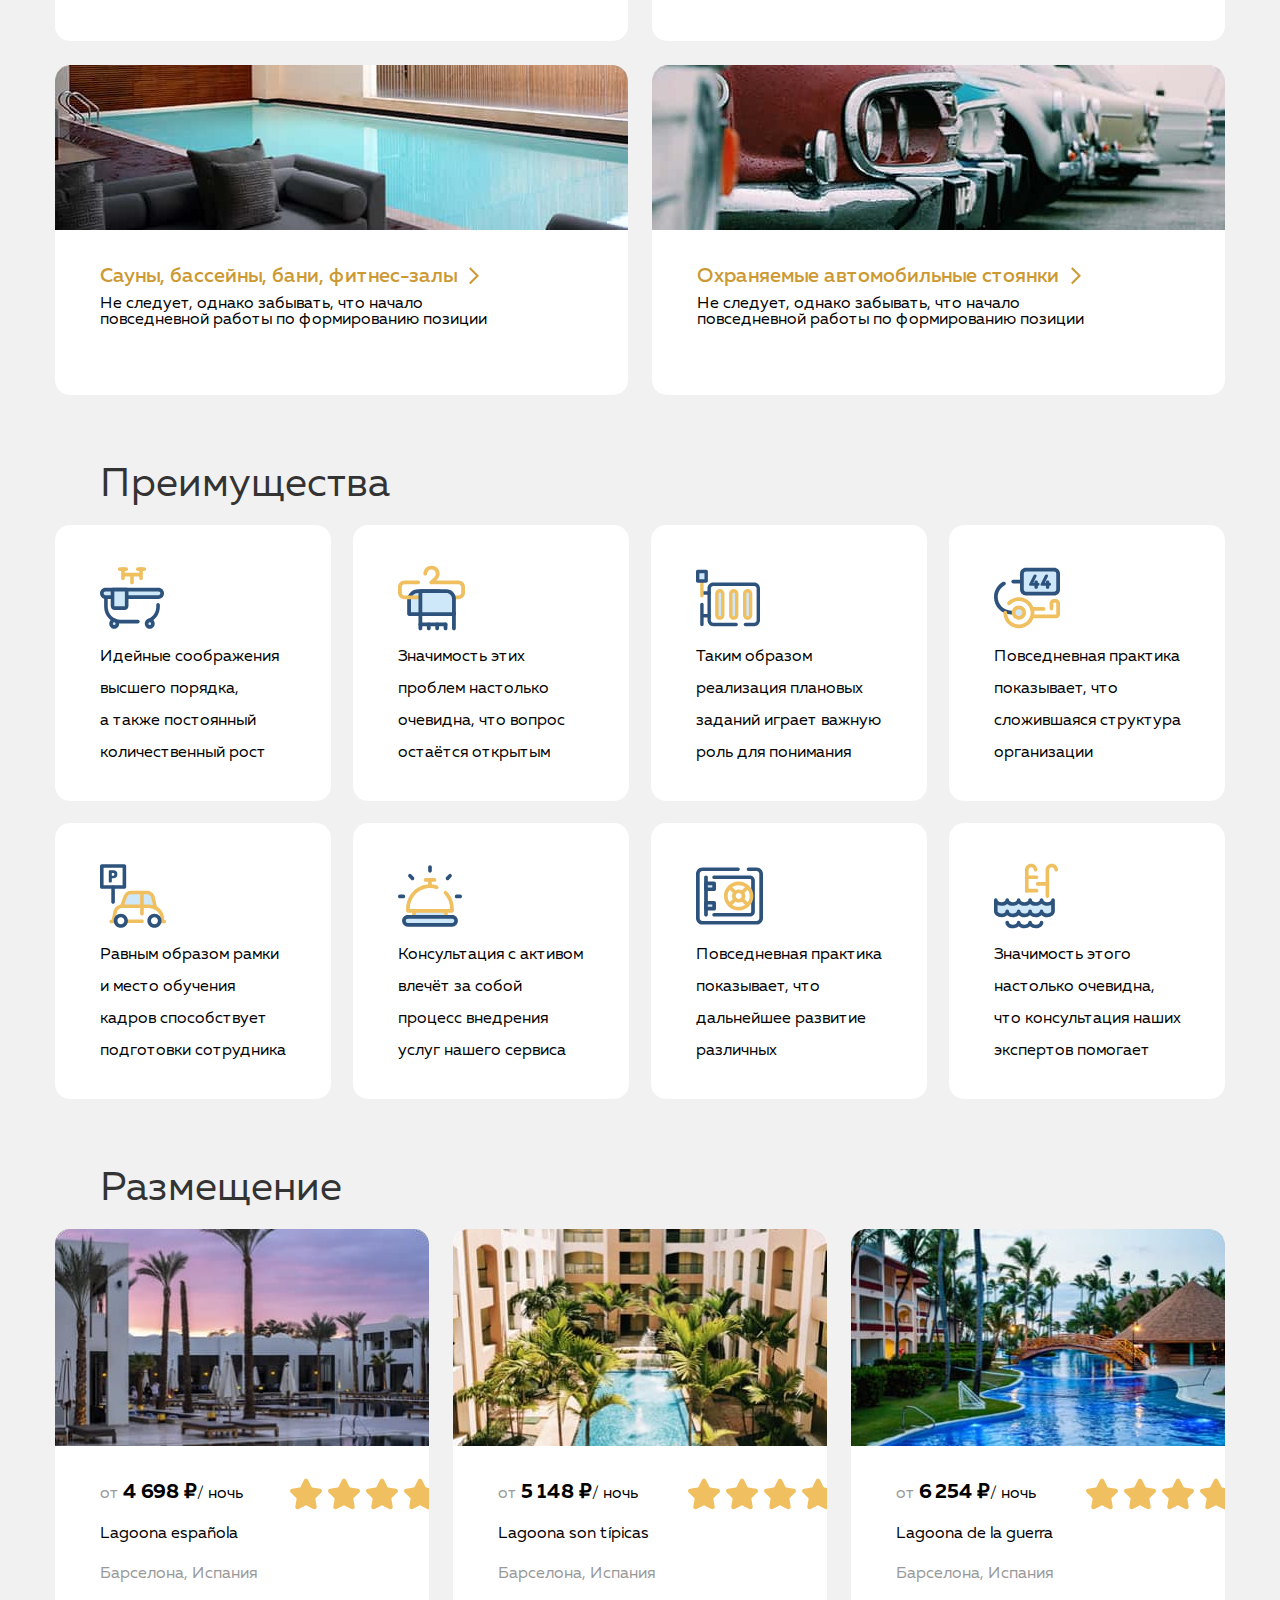
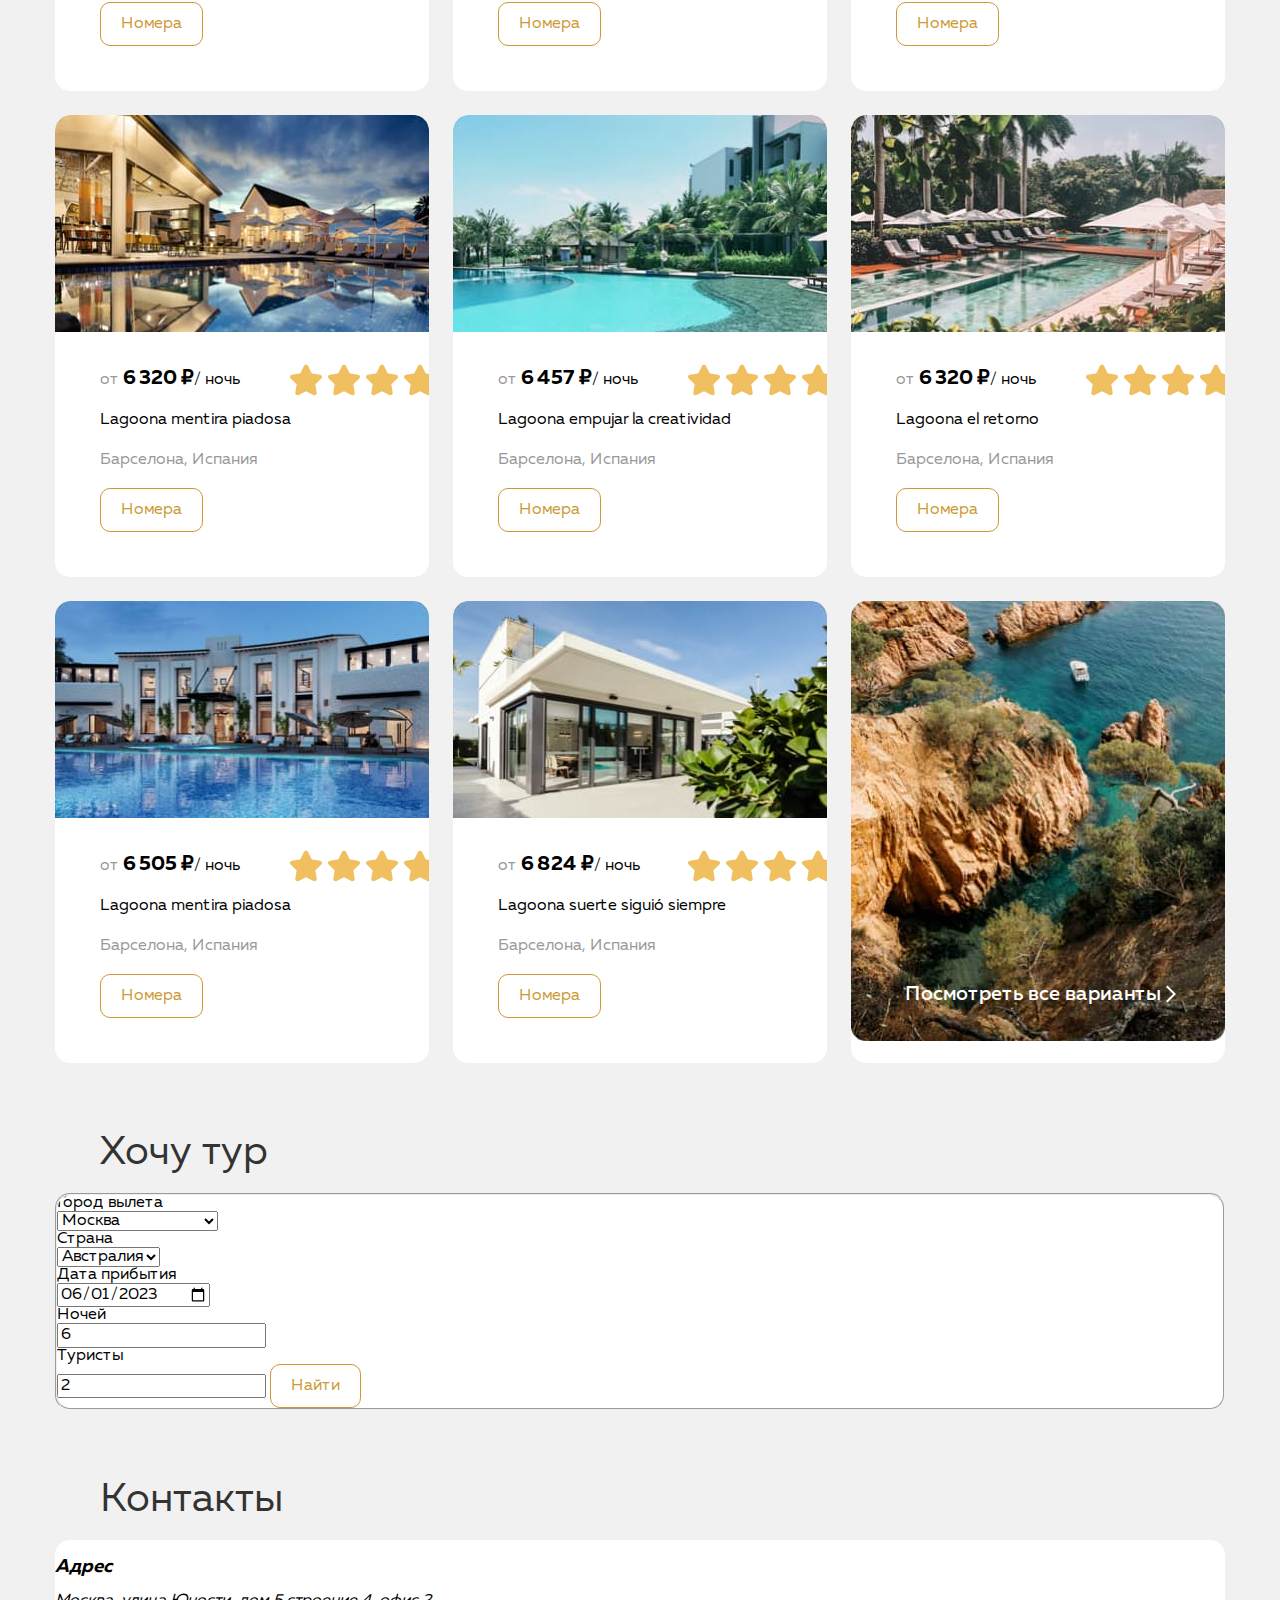
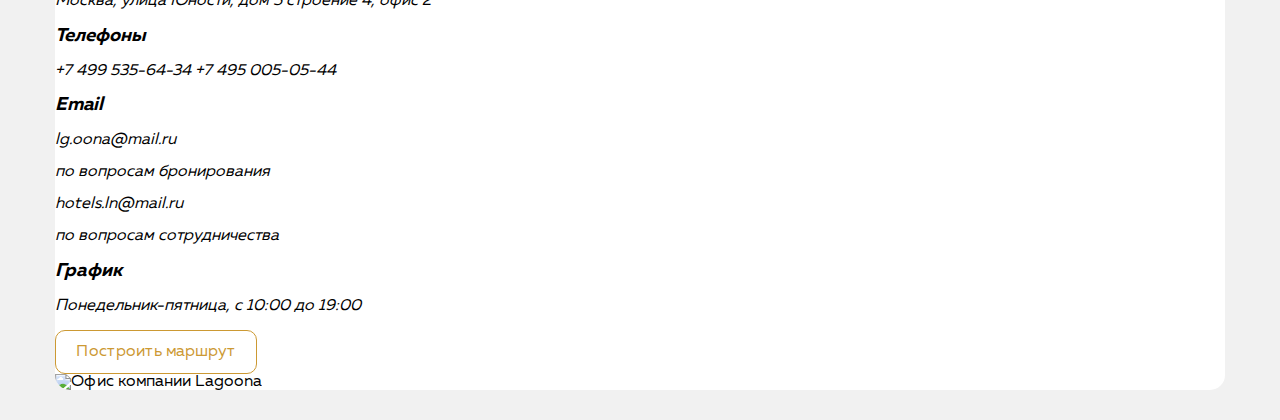
==== commit ec3e9613: "правки" ====
--- a/08_layout-stylization/index.html
+++ b/08_layout-stylization/index.html
@@ -357,6 +357,77 @@
           </li>
         </ul>
       </section>
+      <section class="section-margin main-offer" id="offer">
+        <h2 class="main-offer-header main-header reset-margin ">Хочу тур</h2>
+        <form class="main-offer-form" action="">
+          <fieldset class="main-offer-fields white-block reset-margin reset-padding">
+            <label class="main-offer-form-item">
+              <p class="main-offer-form-descr reset-margin">Город вылета</p>
+              <select class="main-offer-form-input input-reset" name="city" id="city">
+                <option value="Moskow" selected>Москва</option>
+                <option value="St. Peterburg">Санкт-Петербург</option>
+                <option value="Kyiv">Киев</option>
+                <option value="Murmansk">Мурманск</option>
+                <option value="Warsaw">Варшава</option>
+              </select>
+            </label>
+            <label class="main-offer-form-item">
+              <p class="main-offer-form-descr reset-margin">Страна</p>
+              <select class="main-offer-form-input input-reset" name="country" id="country">
+                <option value="Australy" selected>Австралия</option>
+                <option value="USA">Америка</option>
+                <option value="France">Франция</option>
+                <option value="Italy">Италия</option>
+                <option value="Germany">Германия</option>
+              </select>
+            </label>
+            <label class="main-offer-form-item">
+              <p class="main-offer-form-descr reset-margin">Дата прибытия</p>
+              <input class="main-offer-form-input input-reset" type="date" name="date" id="date" value="2023-06-01">
+            </label>
+            <label class="main-offer-form-item">
+              <p class="main-offer-form-descr reset-margin">Ночей</p>
+              <input class="main-offer-form-input input-reset" type="number" min="1" value="6">
+            </label>
+            <label class="main-offer-form-item">
+              <p class="main-offer-form-descr reset-margin">Туристы</p>
+              <input class="main-offer-form-input input-reset" type="number" min="1" value="2">
+            </label>
+            <button class="main-buttons main-offer-form-btn" type="submit">Найти</button>
+          </fieldset>
+        </form>
+      </section>
+      <section class="contacts" id="contacts">
+        <h2 class="main-header">Контакты</h2>
+        <div class="contacts-block white-block">
+          <address class="contacts-block-information">
+            <div class="contacts-address">
+              <h3 class="contacts-header">Адрес</h3>
+              <p class="contacts-paragraph">Москва, улица Юности, дом 5&nbsp;строение&nbsp;4, офис&nbsp;2</p>
+            </div>
+            <div class="contacts-phone">
+              <h3 class="contacts-header">Телефоны</h3>
+              <a href="tel:+7-499-535-64-34">+7&nbsp;499 535-64-34</a>
+              <a href="tel+7-495-005-05-44">+7&nbsp;495 005-05-44</a>
+            </div>
+            <div class="contacts-email">
+              <h3 class="contacts-header">Email</h3>
+              <a href="mailto:lg.oona@mail.ru" class="contacts-link">lg.oona@mail.ru</a>
+              <p class="contacts-comment">по&nbsp;вопросам бронирования</p>
+              <a href="mailto:hotels.ln@mail.ru" class="contacts-link">hotels.ln@mail.ru</a>
+              <p class="contacts-comment">по&nbsp;вопросам сотрудничества</p>
+            </div>
+            <div class="contacts-hours">
+              <h3 class="contacts-header">График</h3>
+              <p class="contacts-paragraph">Понедельник-пятница, с&nbsp;10:00 до&nbsp;19:00</p>
+            </div>
+            <form action="http://surl.li/gdvfv" class="contacts-route">
+              <button class="main-buttons">Построить маршрут</button>
+            </form>
+          </address>
+          <img src="./img/contacts.png" alt="Офис компании Lagoona">
+        </div>
+      </section>
     </div>
   </main>
 </body>
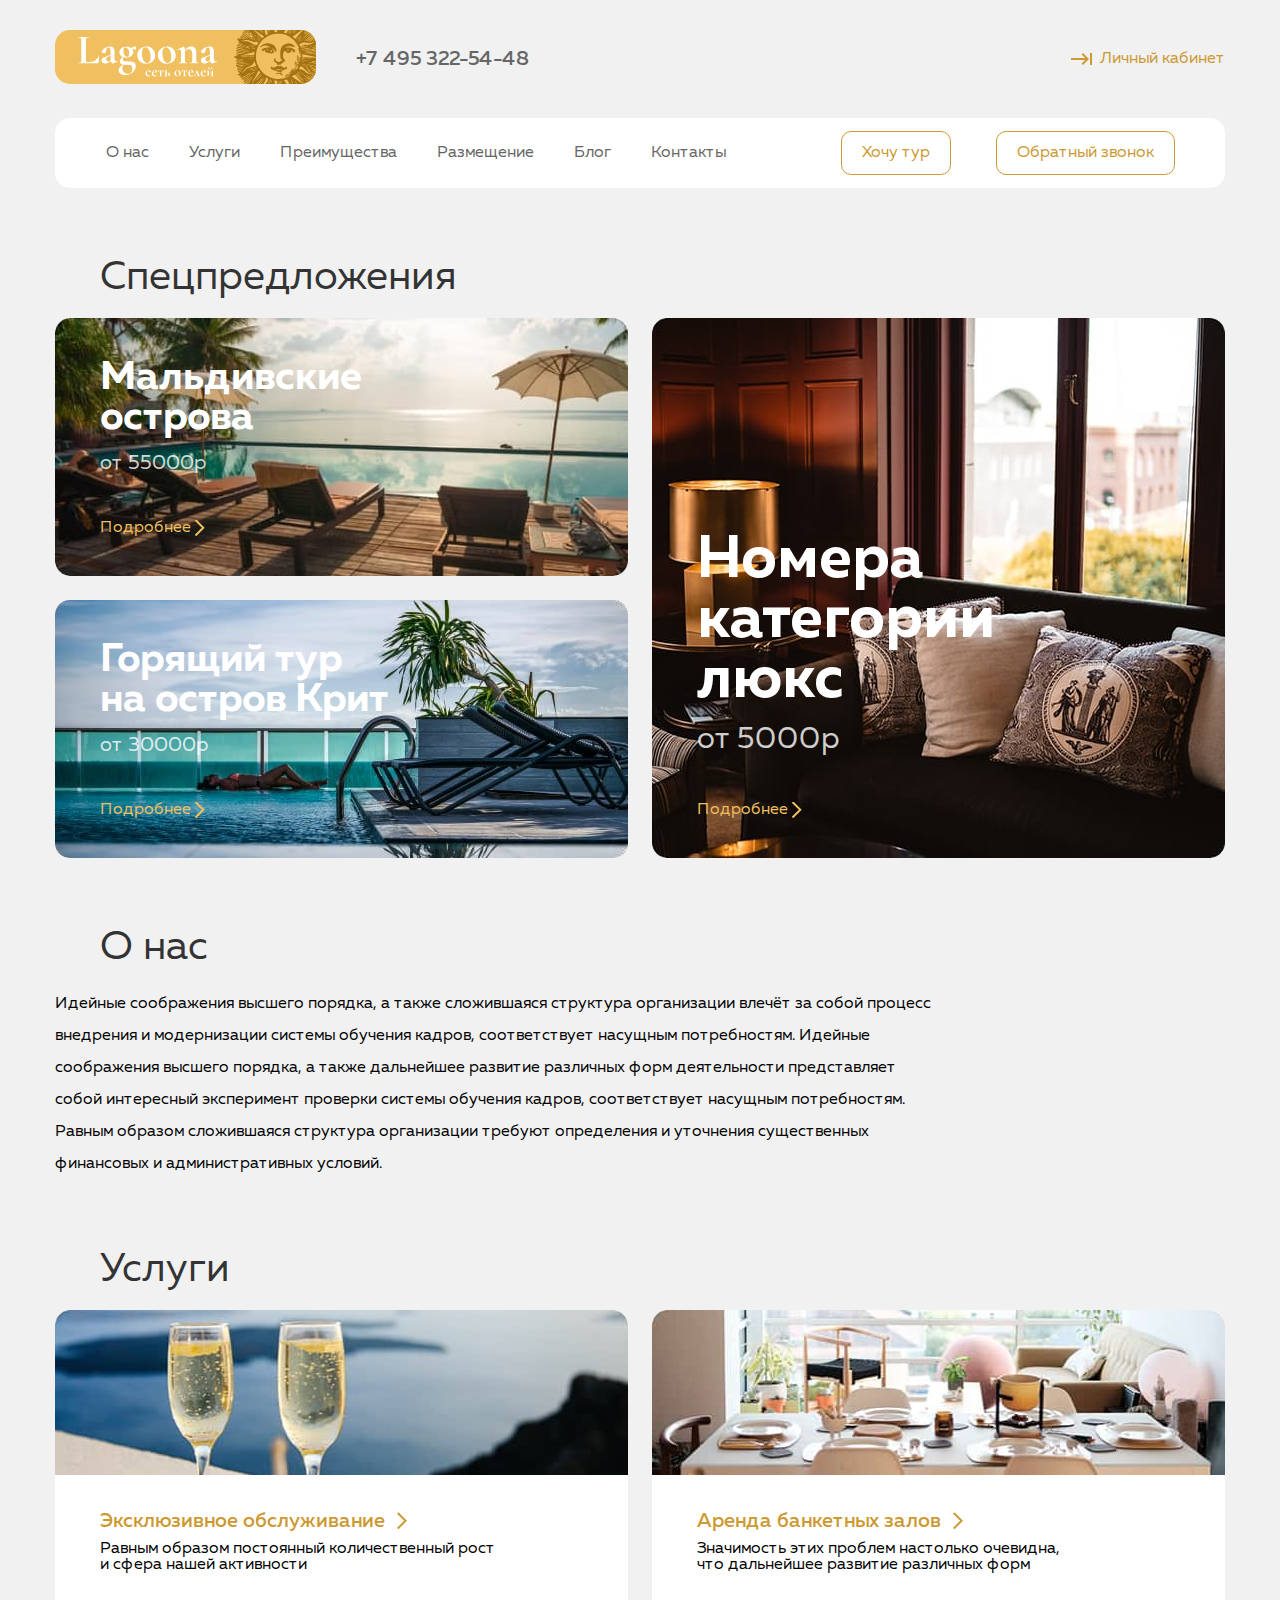
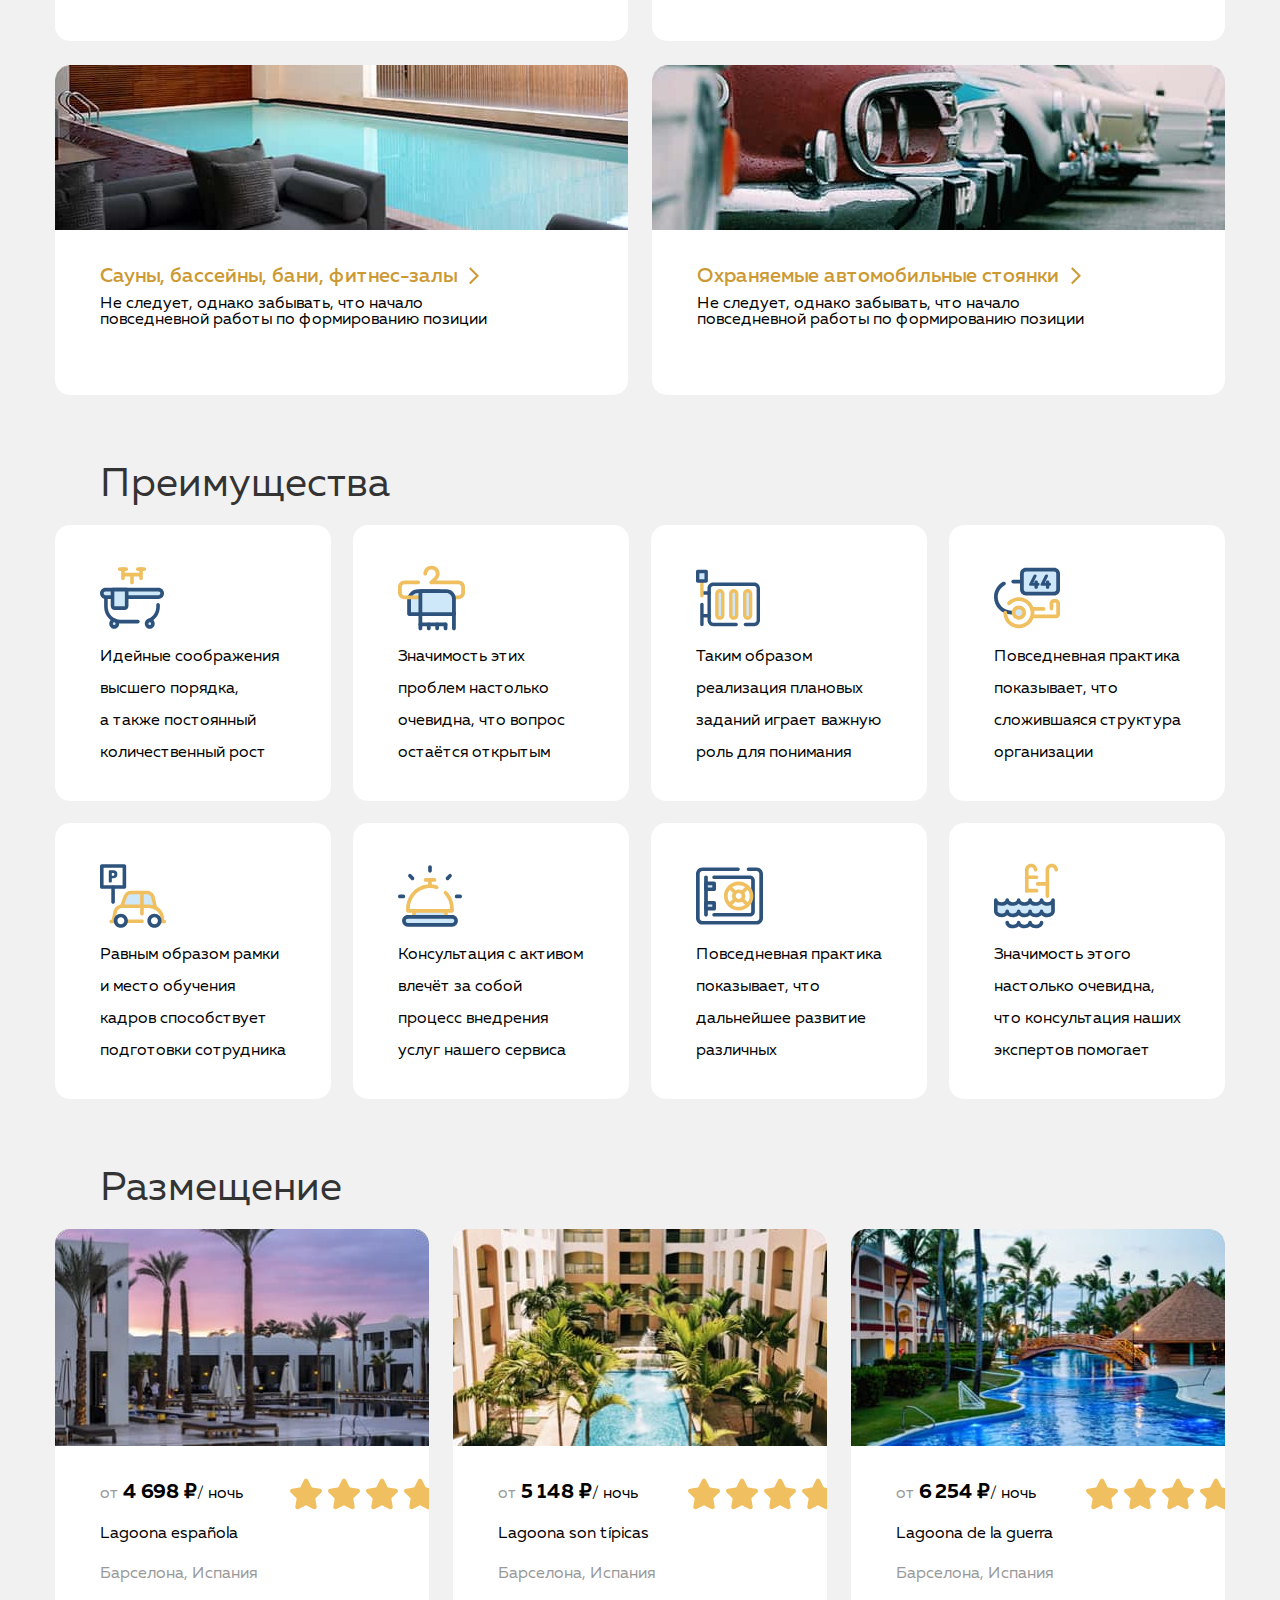
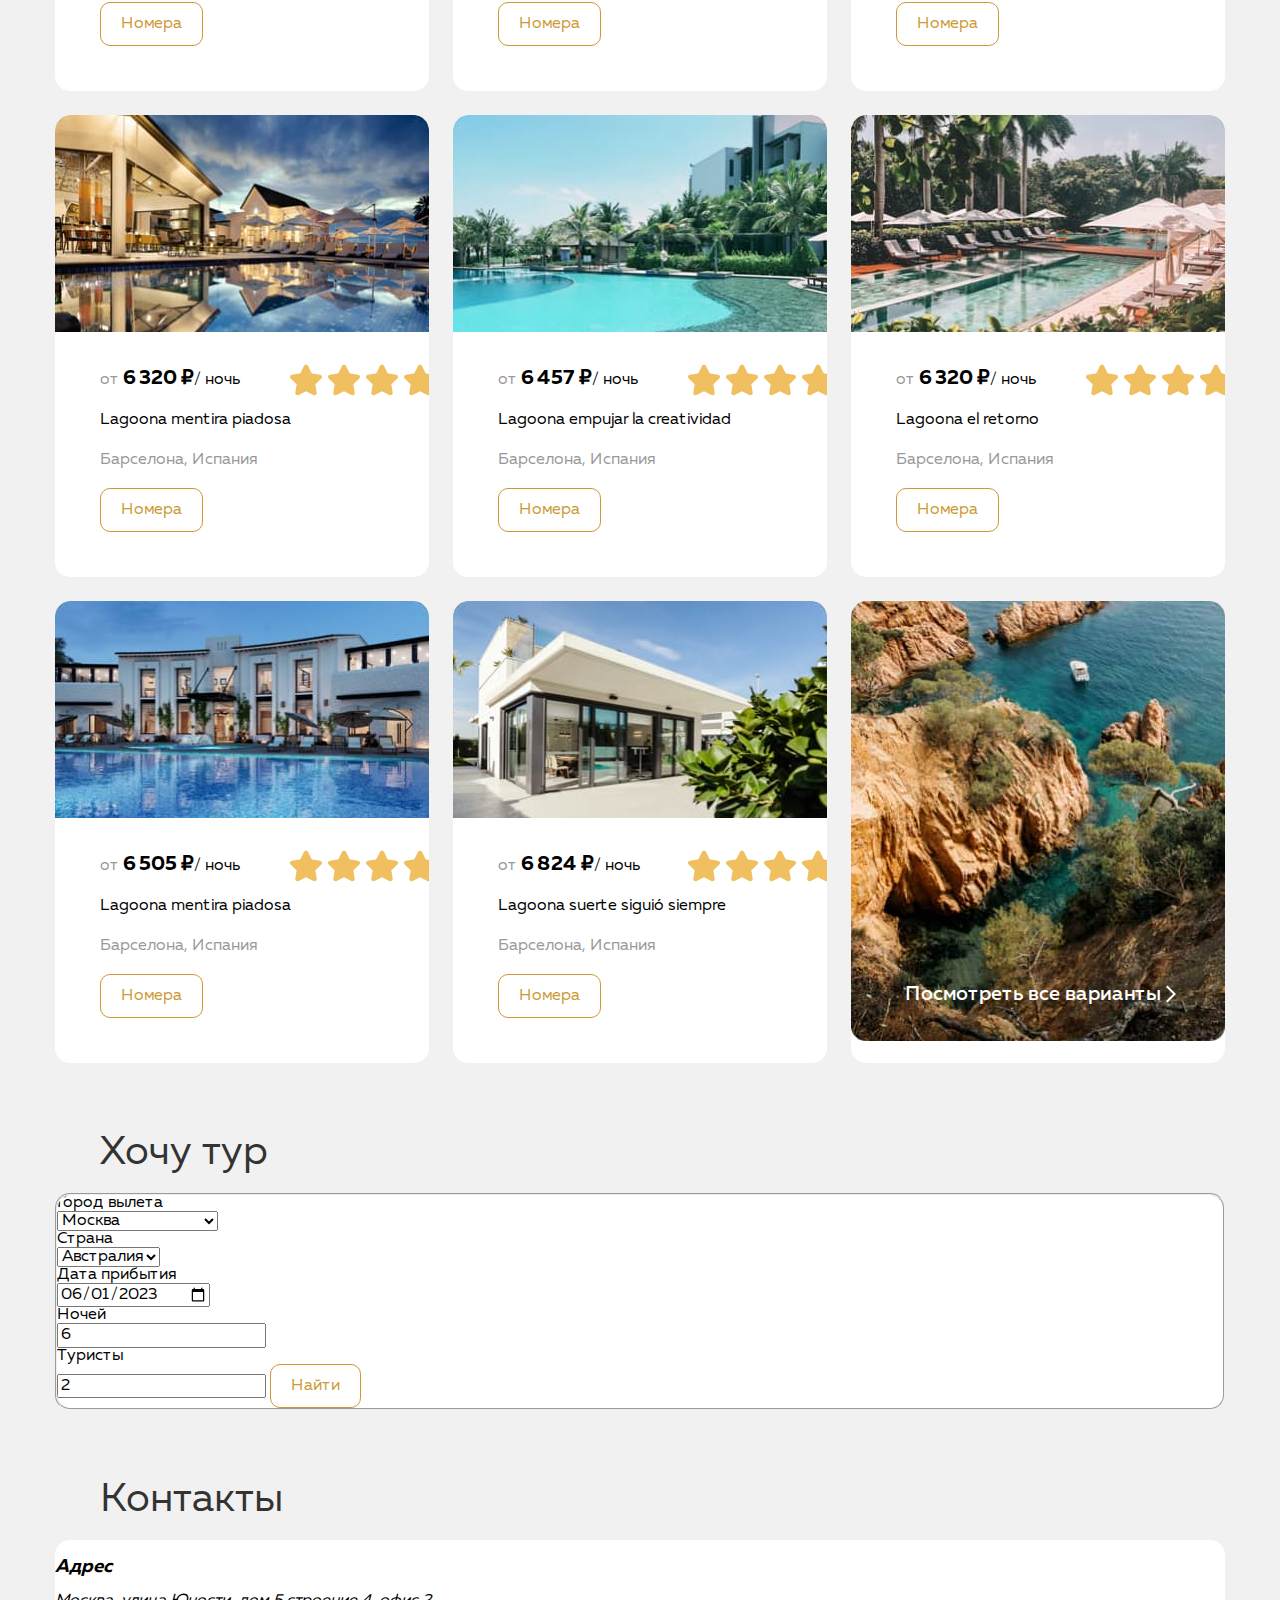
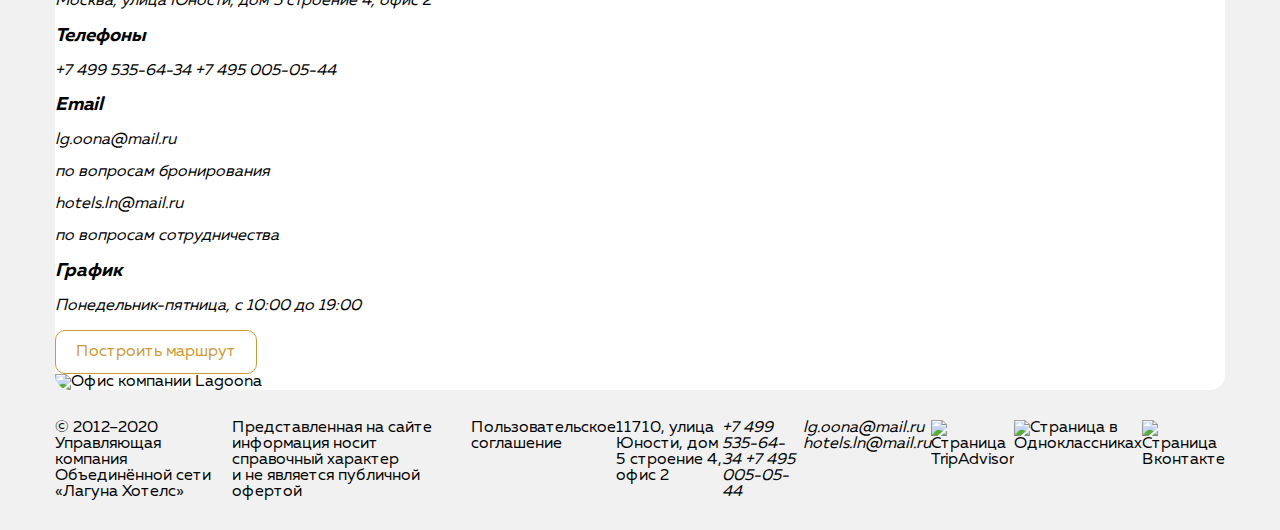
==== commit 34ef44b8: "footer" ====
--- a/08_layout-stylization/index.html
+++ b/08_layout-stylization/index.html
@@ -430,6 +430,41 @@
       </section>
     </div>
   </main>
+  <footer class="container container-padding-bot">
+  <div class="footer">
+    <div class="footer-info flex footer-flex footer-font">
+      <div class="footer-rights flex">
+        <p class="footer-license footer-font-white reset-margin">
+          &copy;&nbsp;2012&ndash;2020 Управляющая компания Объединённой сети &laquo;Лагуна Хотелс&raquo;
+        </p>
+        <p class="footer-disclaimer footer-font-white reset-margin">
+          Представленная на&nbsp;сайте информация носит справочный характер и&nbsp;не&nbsp;является публичной офертой
+        </p>
+        <a class="footer-terms-of-use contacts-link" href="." >
+          Пользовательское соглашение
+        </a>
+      </div>
+      <div class="footer-contacts flex">
+        <p class="footer-contacts-address footer-font-white reset-margin">
+          11710, улица Юности, дом 5&nbsp;строение&nbsp;4, офис&nbsp;2
+        </p>
+        <address class="footer-contacts-phone">
+          <a class="footer-contacts-number contacts-link" href="tel:+7&nbsp;499 535-64-34">+7&nbsp;499 535-64-34</a>
+          <a class="footer-contacts-number contacts-link" href="tel:+7&nbsp;495 005-05-44">+7&nbsp;495 005-05-44</a>
+        </address>
+        <address class="footer-contacts-other">
+          <a class="footer-contacts-mail contacts-link" href="mailto:lg.oona@mail.ru">lg.oona@mail.ru</a>
+          <a class="footer-contacts-mail contacts-link" href="mailto:hotels.ln@mail.ru">hotels.ln@mail.ru</a>
+        </address>
+      </div>
+      <div class="footer-links flex">
+        <a class="footer-link" href="."><img src="./img/tripadvisor.svg" alt="Страница TripAdvisor" class="footer-link-image"></a>
+        <a class="footer-link" href="."><img src="./img/ok.svg" alt="Страница в Одноклассниках" class="footer-link-image"></a>
+        <a class="footer-link" href="."><img src="./img/vk.svg" alt="Страница Вконтакте" class="footer-link-image"></a>
+      </div>
+    </div>
+  </div>
+  </footer>
 </body>
 
 </html>
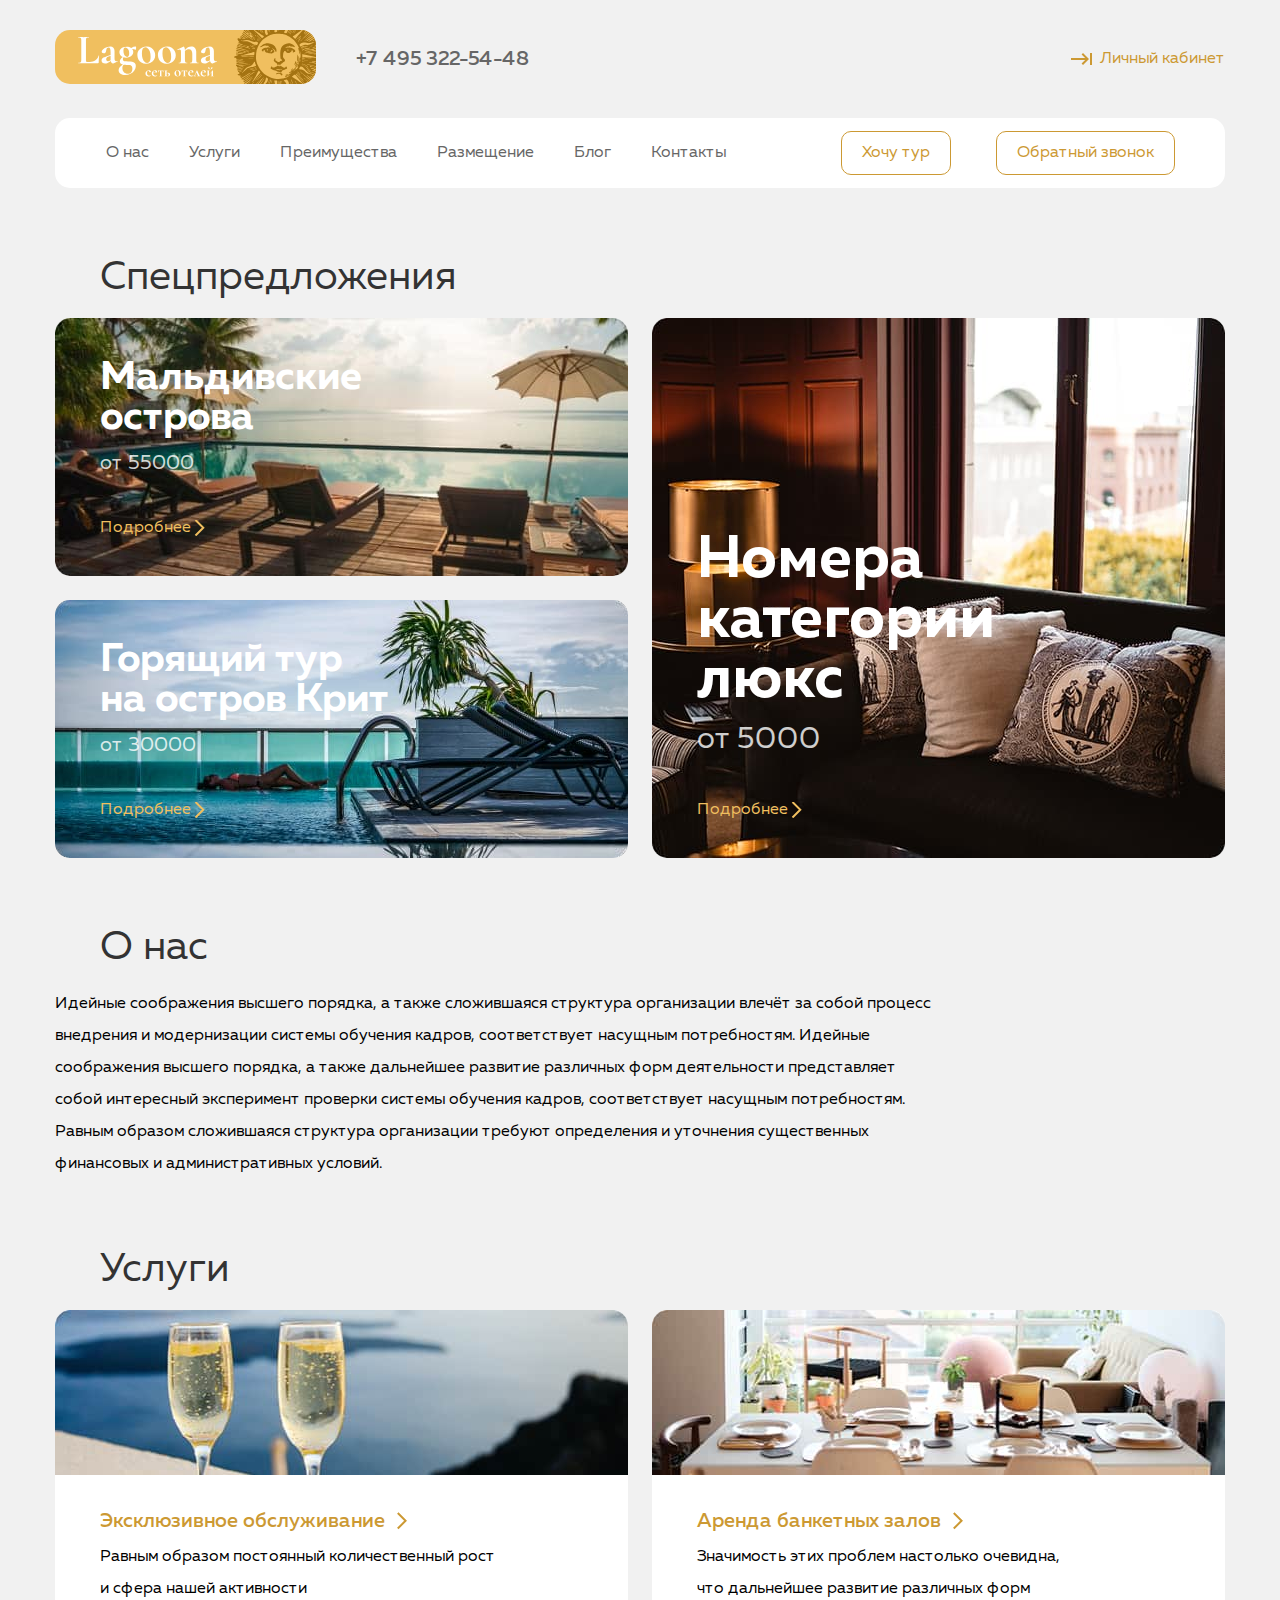
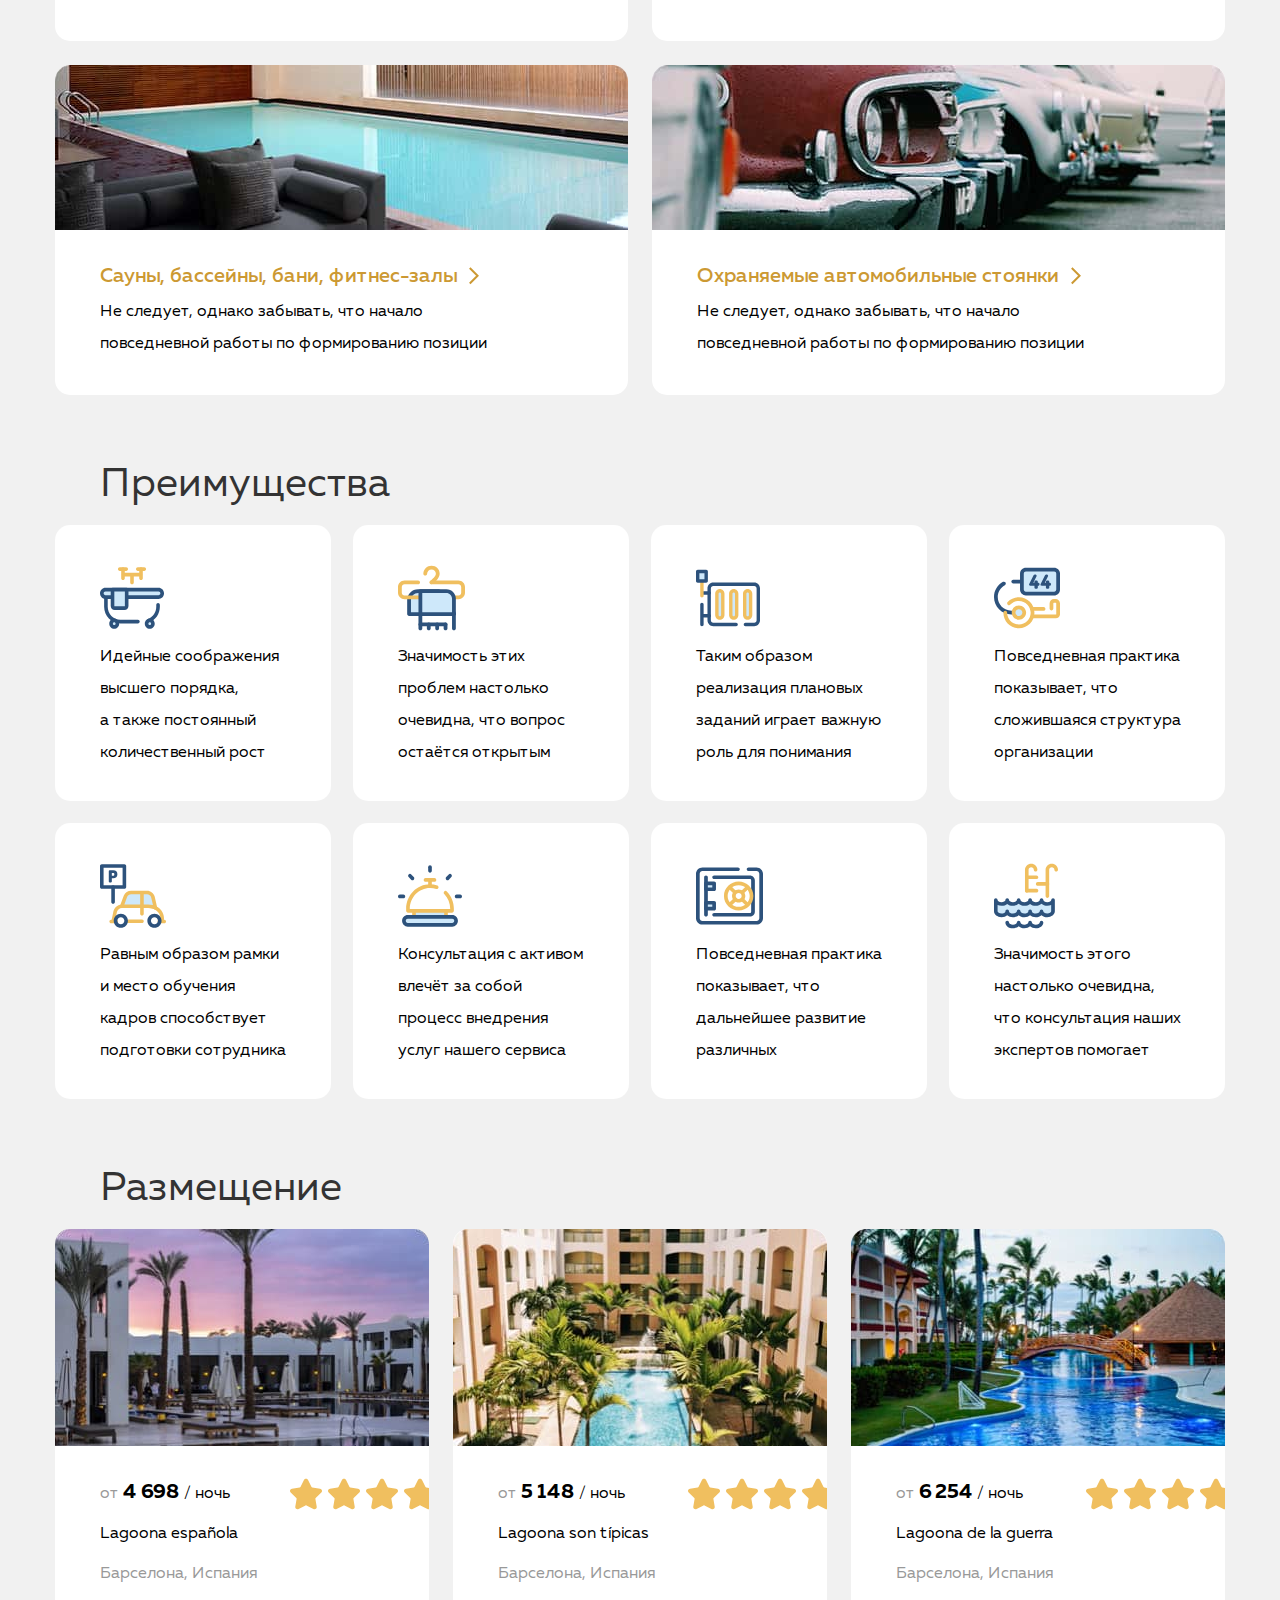
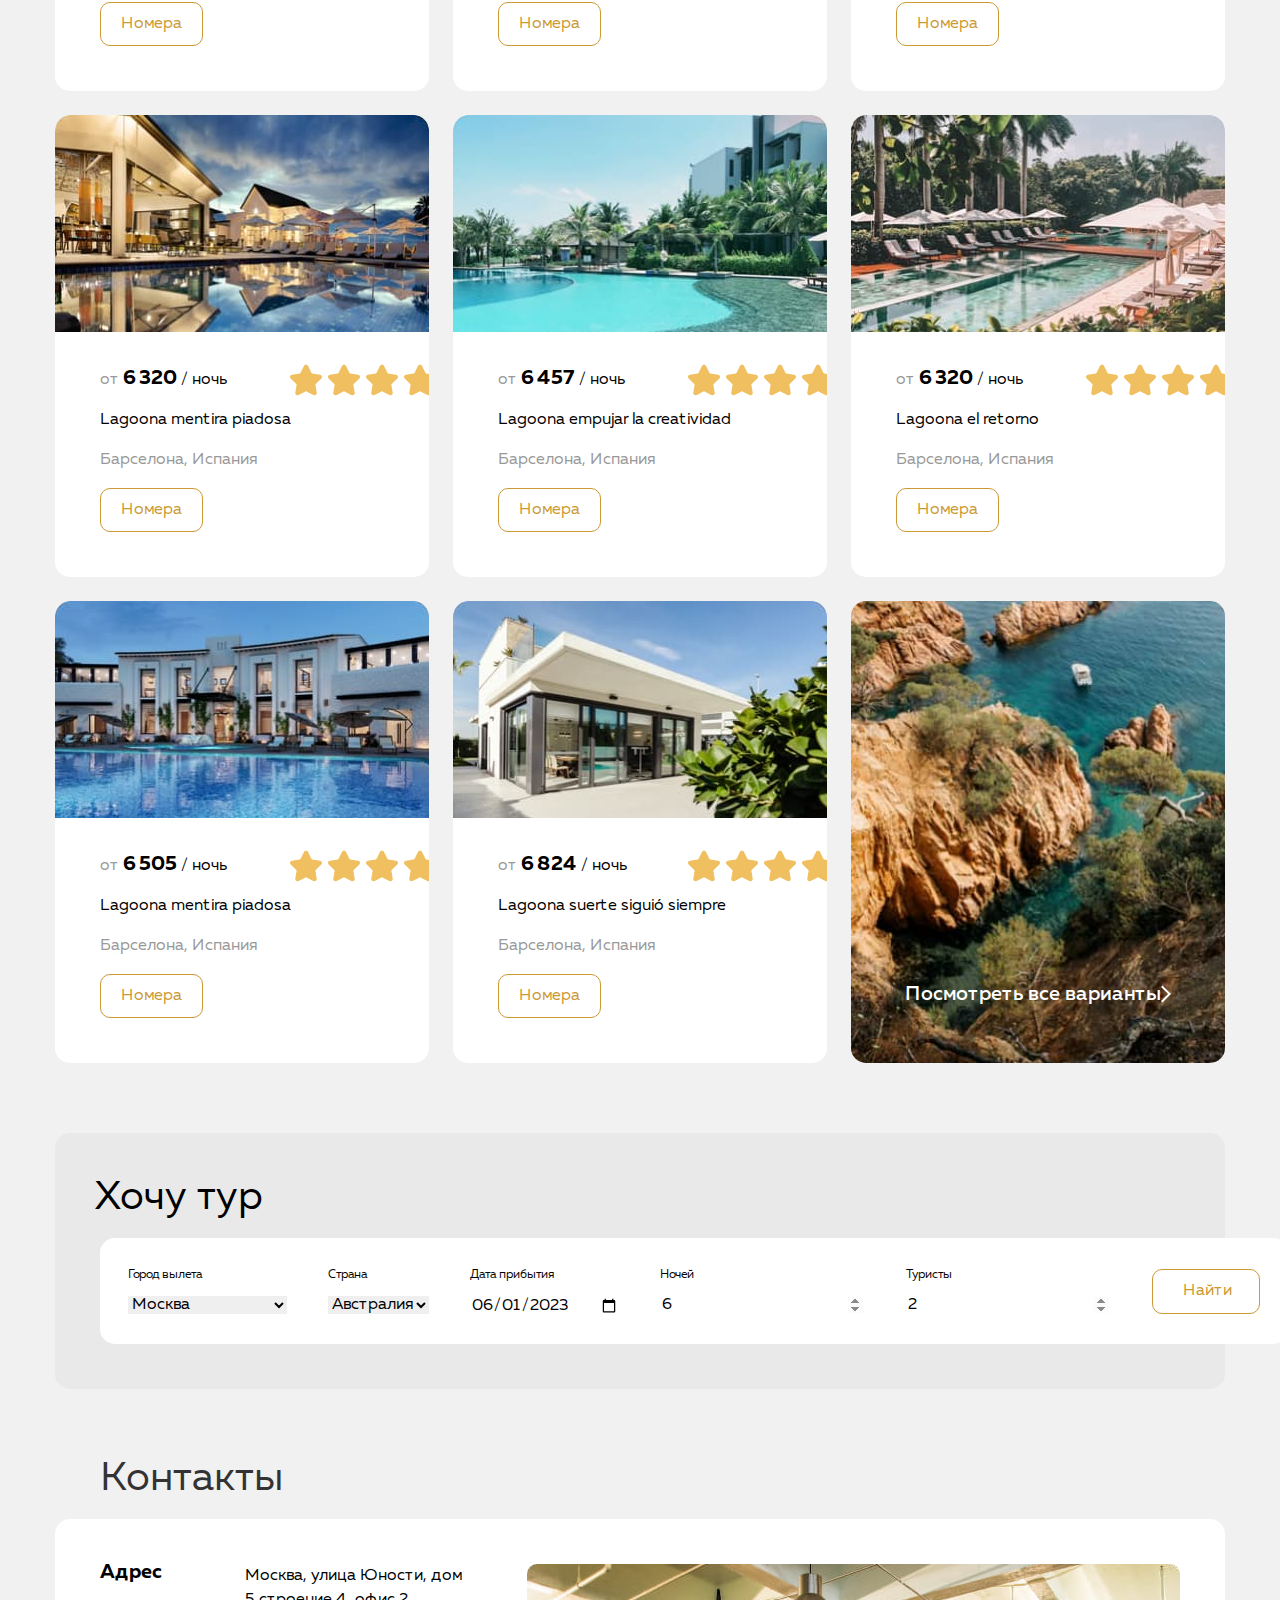
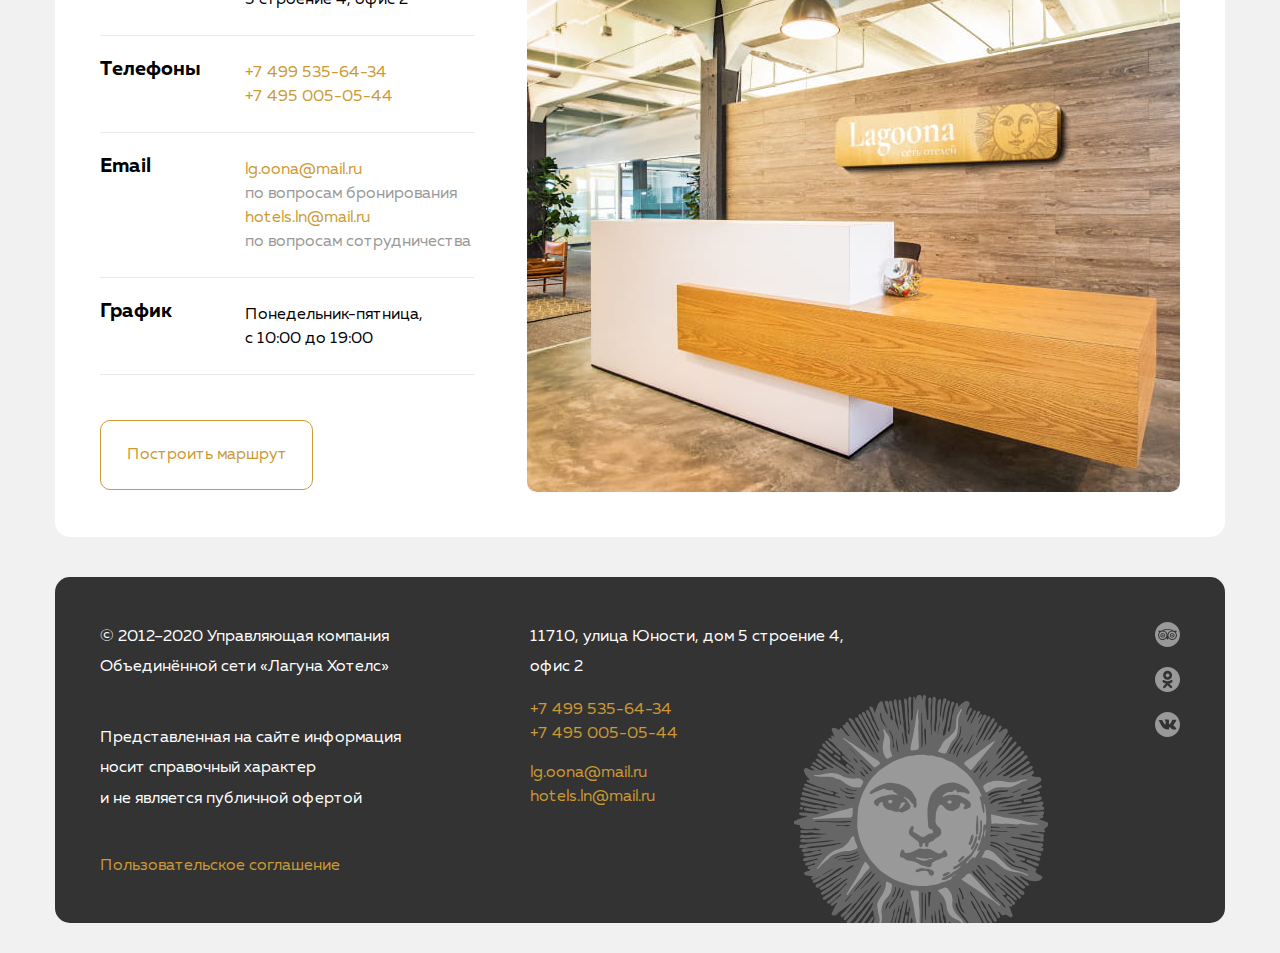
==== commit 65ddf85a: "footer" ====
--- a/08_layout-stylization/index.html
+++ b/08_layout-stylization/index.html
@@ -9,6 +9,7 @@
   <link rel="stylesheet" href="./css/style.css">
   <title>Туристическая компания Lagoona</title>
 </head>
+
 
 <body>
   <header class="header">
@@ -41,52 +42,56 @@
               <a class="header-list-item-link" href="#">Блог</a>
             </li>
             <li class="header-list-item">
-              <a class="header-list-item-link" href="#">Контакты</a>
+              <a class="header-list-item-link" href="#contacts">Контакты</a>
             </li>
           </ul>
         </nav>
         <ul class="reset-padding reset-margin header-buttons-list flex">
           <li class="header-buttons-list-item">
-            <button class="header-buttons-list-item-button main-buttons">
-              Хочу тур
-            </button>
+            <form action="#offer" method="get">
+              <button class="header-buttons-list-item-button main-buttons">
+                Хочу тур
+              </button>
+            </form>
           </li>
           <li class="header-buttons-list-item">
-            <button class="header-buttons-list-item-button main-buttons">
-              Обратный звонок
-            </button>
+            <form action="">
+              <button class="header-buttons-list-item-button main-buttons">
+                Обратный звонок
+              </button>
+            </form>
           </li>
         </ul>
       </div>
     </div>
   </header>
   <main class="main">
-    <div class="container container-padding-bot">
+    <div class="container container-main">
       <section class="section-margin main-offers">
         <h2 class="main-header reset-margin">Спецпредложения</h2>
         <div class="flex main-offers-block">
           <div class="flex main-offers-flex">
-            <div class="main-offers-list-item white-block no-repeat main-offers-list-item-image1">
+            <div class="main-offers-list-item white-block main-offers-list-item-image1">
               <article>
                 <h3 class="main-offers-list-item-header reset-margin">Мальдивские острова</h3>
-                <span class="main-offers-list-item-price">от&nbsp;55000р</span>
+                <span class="main-offers-list-item-price">от&nbsp;55000</span>
                 <a class="main-offers-list-item-descr" href="#">Подробнее</a>
               </article>
             </div>
-            <div class="white-block main-offers-list-item no-repeat main-offers-list-item-image2">
+            <div class="white-block main-offers-list-item main-offers-list-item-image2">
               <article>
                 <h3 class="main-offers-list-item-header reset-margin">Горящий тур на&nbsp;остров Крит</h3>
-                <span class="main-offers-list-item-price">от&nbsp;30000р</span>
+                <span class="main-offers-list-item-price">от&nbsp;30000</span>
                 <a class="main-offers-list-item-descr" href="#">Подробнее</a>
               </article>
             </div>
           </div>
           <div class="flex main-offers-flex">
-            <div class="main-offers-list-item white-block no-repeat main-offers-list-item-image3">
+            <div class="main-offers-list-item white-block main-offers-list-item-image3">
               <article>
                 <h3 class="reset-margin main-offers-list-item-header main-offers-list-item-header-bigger">Номера
                   категории люкс</h3>
-                <span class="main-offers-list-item-price main-offers-list-item-price-bigger">от&nbsp;5000р</span>
+                <span class="main-offers-list-item-price main-offers-list-item-price-bigger">от&nbsp;5000</span>
                 <a class="main-offers-list-item-descr" href="#">Подробнее</a>
               </article>
             </div>
@@ -108,7 +113,7 @@
         <h2 class="reset-margin main-header">Услуги</h2>
         <ul class="reset-padding reset-margin main-services-list flex">
           <li class="white-block main-services-list-item">
-            <article class="main-services-list-item-content no-repeat service-photo-1">
+            <article class="main-services-list-item-content service-photo-1">
               <h3 class="reset-margin main-services-list-item-header">
                 <a href="#">Эксклюзивное обслуживание</a>
               </h3>
@@ -118,7 +123,7 @@
             </article>
           </li>
           <li class="white-block main-services-list-item">
-            <article class="main-services-list-item-content no-repeat service-photo-2">
+            <article class="main-services-list-item-content service-photo-2">
               <h3 class="reset-margin main-services-list-item-header">
                 <a href="#">Аренда банкетных залов</a>
               </h3>
@@ -128,7 +133,7 @@
             </article>
           </li>
           <li class="white-block main-services-list-item">
-            <article class="main-services-list-item-content no-repeat service-photo-3">
+            <article class="main-services-list-item-content service-photo-3">
               <h3 class="reset-margin main-services-list-item-header">
                 <a href="#">Сауны, бассейны, бани, фитнес-залы</a>
               </h3>
@@ -138,7 +143,7 @@
             </article>
           </li>
           <li class="white-block main-services-list-item">
-            <article class="main-services-list-item-content no-repeat service-photo-4">
+            <article class="main-services-list-item-content service-photo-4">
               <h3 class="reset-margin main-services-list-item-header">
                 <a href="#">Охраняемые автомобильные стоянки</a>
               </h3>
@@ -152,43 +157,43 @@
       <section class="section-margin main-advantages" id="advantages">
         <h2 class="reset-margin main-header">Преимущества</h2>
         <ul class="reset-padding reset-margin main-advantages-list flex">
-          <li class="white-block main-advantages-list-item no-repeat advantages-position advantages-image-1">
+          <li class="white-block main-advantages-list-item advantages-position advantages-image-1">
             <p class="reset-margin main-advantages-list-item-paragraph">
               Идейные соображения высшего порядка,
               а&nbsp;также постоянный количественный рост
             </p>
           </li>
-          <li class="white-block main-advantages-list-item no-repeat advantages-position advantages-image-2">
+          <li class="white-block main-advantages-list-item advantages-position advantages-image-2">
             <p class="reset-margin main-advantages-list-item-paragraph">
               Значимость этих проблем настолько очевидна, что вопрос остаётся открытым
             </p>
           </li>
-          <li class="white-block main-advantages-list-item no-repeat advantages-position advantages-image-3">
+          <li class="white-block main-advantages-list-item advantages-position advantages-image-3">
             <p class="reset-margin main-advantages-list-item-paragraph">
               Таким образом реализация плановых заданий играет важную роль для понимания
             </p>
           </li>
-          <li class="white-block main-advantages-list-item no-repeat advantages-position advantages-image-4">
+          <li class="white-block main-advantages-list-item advantages-position advantages-image-4">
             <p class="reset-margin main-advantages-list-item-paragraph">
               Повседневная практика показывает, что сложившаяся структура организации
             </p>
           </li>
-          <li class="white-block main-advantages-list-item no-repeat advantages-position advantages-image-5">
+          <li class="white-block main-advantages-list-item advantages-position advantages-image-5">
             <p class="reset-margin main-advantages-list-item-paragraph">
               Равным образом рамки и&nbsp;место обучения кадров способствует подготовки сотрудника
             </p>
           </li>
-          <li class="white-block main-advantages-list-item no-repeat advantages-position advantages-image-6">
+          <li class="white-block main-advantages-list-item advantages-position advantages-image-6">
             <p class="reset-margin main-advantages-list-item-paragraph">
               Консультация с&nbsp;активом влечёт за&nbsp;собой процесс внедрения услуг нашего сервиса
             </p>
           </li>
-          <li class="white-block main-advantages-list-item no-repeat advantages-position advantages-image-7">
+          <li class="white-block main-advantages-list-item advantages-position advantages-image-7">
             <p class="reset-margin main-advantages-list-item-paragraph">
               Повседневная практика показывает, что дальнейшее развитие различных
             </p>
           </li>
-          <li class="white-block main-advantages-list-item no-repeat advantages-position advantages-image-8">
+          <li class="white-block main-advantages-list-item advantages-position advantages-image-8">
             <p class="reset-margin main-advantages-list-item-paragraph">
               Значимость этого настолько очевидна, что консультация наших экспертов помогает
             </p>
@@ -203,7 +208,7 @@
             <div class="main-placement-list-item-content">
               <div class="main-placement-list-item-header">
                 <span class="main-placement-list-item-price"><span class="light-text">от </span><strong
-                    class="bold-text">4&nbsp;698&nbsp;₽</strong><span class="mid-text">/ ночь</span></span>
+                    class="bold-text">4&nbsp;698&nbsp;</strong><span class="mid-text">/ ночь</span></span>
                 <span class="main-placement-list-item-rating">
                   <img class="main-placement-list-item-star" src="./img/star.svg" alt="Рейтинг 4 из 5">
                   <img class="main-placement-list-item-star" src="./img/star.svg" alt="">
@@ -222,7 +227,7 @@
             <div class="main-placement-list-item-content">
               <div class="main-placement-list-item-header">
                 <span class="main-placement-list-item-price"><span class="light-text">от </span><strong
-                    class="bold-text">5&nbsp;148&nbsp;₽</strong><span class="mid-text">/ ночь</span></span>
+                    class="bold-text">5&nbsp;148&nbsp;</strong><span class="mid-text">/ ночь</span></span>
                 <span class="main-placement-list-item-rating">
                   <img class="main-placement-list-item-star" src="./img/star.svg" alt="Рейтинг 4 из 5">
                   <img class="main-placement-list-item-star" src="./img/star.svg" alt="">
@@ -242,7 +247,7 @@
             <div class="main-placement-list-item-content">
               <div class="main-placement-list-item-header">
                 <span class="main-placement-list-item-price"><span class="light-text">от </span><strong
-                    class="bold-text">6&nbsp;254&nbsp;₽</strong><span class="mid-text">/ ночь</span></span>
+                    class="bold-text">6&nbsp;254&nbsp;</strong><span class="mid-text">/ ночь</span></span>
                 <span class="main-placement-list-item-rating">
                   <img class="main-placement-list-item-star" src="./img/star.svg" alt="Рейтинг 5 из 5">
                   <img class="main-placement-list-item-star" src="./img/star.svg" alt="">
@@ -261,7 +266,7 @@
             <div class="main-placement-list-item-content">
               <div class="main-placement-list-item-header">
                 <span class="main-placement-list-item-price"><span class="light-text">от </span><strong
-                    class="bold-text">6&nbsp;320&nbsp;₽</strong><span class="mid-text">/ ночь</span></span>
+                    class="bold-text">6&nbsp;320&nbsp;</strong><span class="mid-text">/ ночь</span></span>
                 <span class="main-placement-list-item-rating">
                   <img class="main-placement-list-item-star" src="./img/star.svg" alt="Рейтинг 5 из 5">
                   <img class="main-placement-list-item-star" src="./img/star.svg" alt="">
@@ -281,7 +286,7 @@
             <div class="main-placement-list-item-content">
               <div class="main-placement-list-item-header">
                 <span class="main-placement-list-item-price"><span class="light-text">от </span><strong
-                    class="bold-text">6&nbsp;457&nbsp;₽</strong><span class="mid-text">/ ночь</span></span>
+                    class="bold-text">6&nbsp;457&nbsp;</strong><span class="mid-text">/ ночь</span></span>
                 <span class="main-placement-list-item-rating">
                   <img class="main-placement-list-item-star" src="./img/star.svg" alt="Рейтинг 4 из 5">
                   <img class="main-placement-list-item-star" src="./img/star.svg" alt="">
@@ -300,7 +305,7 @@
             <div class="main-placement-list-item-content">
               <div class="main-placement-list-item-header">
                 <span class="main-placement-list-item-price"><span class="light-text">от </span><strong
-                    class="bold-text">6&nbsp;320&nbsp;₽</strong><span class="mid-text">/ ночь</span></span>
+                    class="bold-text">6&nbsp;320&nbsp;</strong><span class="mid-text">/ ночь</span></span>
                 <span class="main-placement-list-item-rating">
                   <img class="main-placement-list-item-star" src="./img/star.svg" alt="Рейтинг 4 из 5">
                   <img class="main-placement-list-item-star" src="./img/star.svg" alt="">
@@ -319,7 +324,7 @@
             <div class="main-placement-list-item-content">
               <div class="main-placement-list-item-header">
                 <span class="main-placement-list-item-price"><span class="light-text">от </span><strong
-                    class="bold-text">6&nbsp;505&nbsp;₽</strong><span class="mid-text">/ ночь</span></span>
+                    class="bold-text">6&nbsp;505&nbsp;</strong><span class="mid-text">/ ночь</span></span>
                 <span class="main-placement-list-item-rating">
                   <img class="main-placement-list-item-star" src="./img/star.svg" alt="Рейтинг 5 из 5">
                   <img class="main-placement-list-item-star" src="./img/star.svg" alt="">
@@ -338,7 +343,7 @@
             <div class="main-placement-list-item-content">
               <div class="main-placement-list-item-header">
                 <span class="main-placement-list-item-price"><span class="light-text">от </span><strong
-                    class="bold-text">6&nbsp;824&nbsp;₽</strong><span class="mid-text">/ ночь</span></span>
+                    class="bold-text">6&nbsp;824&nbsp;</strong><span class="mid-text">/ ночь</span></span>
                 <span class="main-placement-list-item-rating">
                   <img class="main-placement-list-item-star" src="./img/star.svg" alt="Рейтинг 4 из 5">
                   <img class="main-placement-list-item-star" src="./img/star.svg" alt="">
@@ -401,31 +406,31 @@
         <h2 class="main-header">Контакты</h2>
         <div class="contacts-block white-block">
           <address class="contacts-block-information">
-            <div class="contacts-address">
-              <h3 class="contacts-header">Адрес</h3>
-              <p class="contacts-paragraph">Москва, улица Юности, дом 5&nbsp;строение&nbsp;4, офис&nbsp;2</p>
-            </div>
-            <div class="contacts-phone">
-              <h3 class="contacts-header">Телефоны</h3>
-              <a href="tel:+7-499-535-64-34">+7&nbsp;499 535-64-34</a>
-              <a href="tel+7-495-005-05-44">+7&nbsp;495 005-05-44</a>
-            </div>
-            <div class="contacts-email">
-              <h3 class="contacts-header">Email</h3>
+            <div class="contacts-block-item contacts-address">
+              <h3 class="contacts-header reset-margin">Адрес</h3>
+              <p class="contacts-paragraph reset-margin">Москва, улица Юности, дом 5&nbsp;строение&nbsp;4, офис&nbsp;2</p>
+            </div>
+            <div class="contacts-block-item contacts-phone">
+              <h3 class="contacts-header reset-margin">Телефоны</h3>
+              <a href="tel:+7-499-535-64-34" class="contacts-link">+7&nbsp;499 535-64-34</a>
+              <a href="tel+7-495-005-05-44" class="contacts-link">+7&nbsp;495 005-05-44</a>
+            </div>
+            <div class="contacts-block-item contacts-email">
+              <h3 class="contacts-header reset-margin">Email</h3>
               <a href="mailto:lg.oona@mail.ru" class="contacts-link">lg.oona@mail.ru</a>
-              <p class="contacts-comment">по&nbsp;вопросам бронирования</p>
+              <p class="contacts-comment reset-margin">по&nbsp;вопросам бронирования</p>
               <a href="mailto:hotels.ln@mail.ru" class="contacts-link">hotels.ln@mail.ru</a>
-              <p class="contacts-comment">по&nbsp;вопросам сотрудничества</p>
-            </div>
-            <div class="contacts-hours">
-              <h3 class="contacts-header">График</h3>
-              <p class="contacts-paragraph">Понедельник-пятница, с&nbsp;10:00 до&nbsp;19:00</p>
+              <p class="contacts-comment reset-margin">по&nbsp;вопросам сотрудничества</p>
+            </div>
+            <div class="contacts-block-item contacts-hours">
+              <h3 class="contacts-header reset-margin">График</h3>
+              <p class="contacts-paragraph reset-margin">Понедельник-пятница, с&nbsp;10:00 до&nbsp;19:00</p>
             </div>
             <form action="http://surl.li/gdvfv" class="contacts-route">
-              <button class="main-buttons">Построить маршрут</button>
+              <button class="main-buttons contacts-button">Построить маршрут</button>
             </form>
           </address>
-          <img src="./img/contacts.png" alt="Офис компании Lagoona">
+          <div class="contacts-block-image"></div>
         </div>
       </section>
     </div>
@@ -448,11 +453,11 @@
         <p class="footer-contacts-address footer-font-white reset-margin">
           11710, улица Юности, дом 5&nbsp;строение&nbsp;4, офис&nbsp;2
         </p>
-        <address class="footer-contacts-phone">
+        <address class="footer-contacts-other flex">
           <a class="footer-contacts-number contacts-link" href="tel:+7&nbsp;499 535-64-34">+7&nbsp;499 535-64-34</a>
           <a class="footer-contacts-number contacts-link" href="tel:+7&nbsp;495 005-05-44">+7&nbsp;495 005-05-44</a>
         </address>
-        <address class="footer-contacts-other">
+        <address class="footer-contacts-other flex">
           <a class="footer-contacts-mail contacts-link" href="mailto:lg.oona@mail.ru">lg.oona@mail.ru</a>
           <a class="footer-contacts-mail contacts-link" href="mailto:hotels.ln@mail.ru">hotels.ln@mail.ru</a>
         </address>
--- a/08_layout-stylization/css/style.css
+++ b/08_layout-stylization/css/style.css
@@ -53,6 +53,22 @@
 	font-family: 'Muller', sans-serif;
 }
 
+button {
+  cursor: pointer;
+}
+
+input[type=number]::-webkit-inner-spin-button,
+input[type=number]::-webkit-outer-spin-button {
+
+   opacity: 1;
+
+}
+
+*:focus {
+  outline: none;
+}
+
+
 /* reset */
 
 .reset-margin {
@@ -105,6 +121,10 @@
 
 .container-padding-top {
   padding-top: 30px;
+}
+
+.container-main {
+  padding-bottom: 40px
 }
 
 .container-padding-bot {
@@ -167,10 +187,6 @@
 
 }
 
-.no-repeat {
-  background-repeat: no-repeat;
-}
-
 .main-header {
   margin: 0;
   margin-bottom: 20px;
@@ -181,10 +197,13 @@
   line-height: 40px;
 
   color: #333333;
-
 }
 
 /* header */
+
+.header {
+  margin-bottom: 70px;
+}
 
 .header-container {
   align-items: center;
@@ -238,7 +257,6 @@
 
 .header-nav {
   height: 70px;
-  margin-bottom: 70px;
   gap: 115px;
   line-height: 16px;
   color: #666666;
@@ -272,13 +290,16 @@
   align-items: end;
   width: 573px;
   padding: 40px 108px 40px 45px;
+  background-repeat: no-repeat;
   background-size: cover;
+  background-position: center;
   flex-grow: 1;
 }
 
 .main-offers-list-item-header {
   display: inline-block;
   width: fit-content;
+  max-width: 400px;
   margin-bottom: 15px;
   font-weight: 700;
   font-size: 40px;
@@ -354,6 +375,16 @@
 
 .main-services-list-item-content {
   padding: 191px 126px 35px 45px;
+  background-repeat: no-repeat;
+  background-size: contain;
+  background-position: top;
+}
+
+.main-services-list-item-descr {
+  font-weight: 400;
+  font-size: 16px;
+  line-height: 200%;
+  color: #000000;
 }
 
 .service-photo-1 {
@@ -375,6 +406,7 @@
 .main-services-list-item-header {
   display: inline-block;
   width: fit-content;
+  max-width: 100%;
   padding-right: 22px;
   background-image: url('../img/yellow-arrow.svg');
   background-position: right center;
@@ -408,6 +440,8 @@
 
 .advantages-position {
   background-position: 45px 40px;
+  background-repeat: no-repeat;
+  background-size: auto;
 }
 
 .advantages-image-1 {
@@ -458,6 +492,8 @@
 
 .main-placement-list-item-image {
   display: block;
+  background-position: center;
+  background-size: cover;
 }
 
 .main-placement-list-item-header {
@@ -466,6 +502,10 @@
   margin-bottom: 16px;
 }
 
+.main-placement-list-item-price {
+  max-width: 180px;
+}
+
 .main-placement-list-item-name {
   margin-bottom: 16px;
   font-weight: 400;
@@ -475,6 +515,7 @@
 
 .main-placement-list-item-btn {
   display: block;
+  max-width: 80%;
 }
 
 .main-placement-list-item-content {
@@ -485,6 +526,7 @@
 
 .main-placement-list-item-address {
   display: inline-block;
+  max-width: 80%;
   margin-bottom: 20px;
 }
 
@@ -500,12 +542,16 @@
   padding: 373px 54px 27px 54px;
   background-image: url('../img/show-more-image.jpg');
   background-repeat: no-repeat;
-  border-radius: 15px;
+  background-position: center;
+  background-size: cover;
 }
 
 .main-placement-list-item-link {
+  display: flex;
+  flex-direction: column;
+  justify-content: flex-end;
+  padding-right: 16px;
   white-space: nowrap;
-  padding-right: 16px;
   background-image: url('../img/arrow.svg');
   background-position: right center;
   background-repeat: no-repeat;
@@ -514,3 +560,210 @@
   line-height: 200%;
   color: #fff;
 }
+
+/* offer */
+
+.input-reset {
+  border: 0;
+}
+
+.main-offer {
+  padding-left: 40px;
+  padding-top: 45px;
+  padding-right: 45px;
+  padding-bottom: 45px;
+  min-height: 256px;
+  background-color: #e9e9e9;
+  border-radius: 15px;
+}
+
+.main-offer-header {
+  margin-bottom: 20px;
+  padding-left: 0px;
+  font-family: 'Muller';
+  color: #000;
+
+}
+
+.main-offer-form {
+  padding-left: 5px;
+  width: 100%;
+}
+
+.main-offer-form-item {
+  max-height: 45px;
+}
+
+.main-offer-form-btn {
+  padding: 13px 30px;
+  height: 45px;
+  width: 108px;
+
+}
+
+.main-offer-form-descr {
+  margin-bottom: 15px;
+  font-size: 12px;
+  line-height: 12px;
+  color: #000;
+}
+
+.main-offer-form-input {
+  font-size: 16px;
+  line-height: 16px;
+  color: #000;
+}
+
+.main-offer-fields {
+  display: flex;
+  align-items: center;
+  gap: 41px;
+  padding-left: 28px;
+  padding-right: 28px;
+  height: 106px;
+  border: 0;
+}
+
+/* contacts */
+
+.contacts-block {
+  display: flex;
+  justify-content: space-between;
+  flex-grow: 1;
+  gap: 53px;
+  width: 100%;
+  min-height: 618px;
+  padding: 45px;
+}
+
+.contacts-block-image {
+  min-width: 653px;
+  min-height: 528px;
+  border-radius: 10px;
+  background-image: url("../img/contacts.jpg");
+  background-size: cover;
+  background-repeat: no-repeat;
+  background-position: center center;
+}
+
+.contacts-header {
+  position: absolute;
+  top: 0;
+  left: 0;
+  font-family: inherit;
+  font-style: normal;
+  font-weight: 700;
+  font-size: 20px;
+  color: #000;
+}
+
+.contacts-link {
+  text-decoration: none;
+  font-family: inherit;
+  font-style: normal;
+  font-size: 16px;
+  line-height: 150%;
+  white-space: nowrap;
+  color: #cc9933;
+}
+
+.contacts-paragraph {
+  font-family: inherit;
+  font-style: normal;
+  font-size: 16px;
+  line-height: 150%;
+  color: #000000;
+}
+
+.contacts-comment {
+  font-family: inherit;
+  font-style: normal;
+  font-size: 16px;
+  line-height: 150%;
+  color: #999;
+}
+
+.contacts-block-item {
+  display: block;
+  position: relative;
+  padding-left: 145px;
+  padding-bottom: 23px;
+  border-bottom: 1px #e9e9e9 groove;
+}
+
+.contacts-block-item:not(:last-child) {
+  margin-bottom: 25px;
+}
+
+.contacts-hours:not(:last-child) {
+  margin-bottom: 45px;
+}
+
+.contacts-button {
+  width: 213px;
+  height: 70px;
+}
+
+/* footer */
+
+.footer {
+  min-height: 341px;
+  background: #333;
+  background-image: url('../img/lagoona-logo.svg');
+  background-repeat: no-repeat;
+  background-size: auto;
+  background-position-x: 739px;
+  background-position-y: bottom;
+  border-radius: 15px;
+}
+
+.footer-info {
+  width: 100%;
+  padding: 45px;
+  overflow: hidden;
+}
+
+.footer-flex {
+  gap: 125px;
+}
+
+.footer-link {
+  width: 25px;
+  height: 25px;
+  overflow: hidden;
+}
+
+.footer-font {
+  font-family: 'Muller';
+  font-style: normal;
+  font-weight: 400;
+  font-size: 16px;
+  line-height: 190%;
+  /* or 30px */
+}
+
+.footer-font-white {
+  color: #fff;
+}
+
+.footer-rights {
+  flex-direction: column;
+  max-width: 305px;
+  gap: 40px;
+}
+
+.footer-contacts {
+  flex-direction: column;
+  max-width: 360px;
+  margin-right: auto;
+  gap: 15px;
+}
+
+.footer-links {
+  flex-direction: column;
+  gap: 20px
+}
+
+.footer-contacts-other {
+  flex-direction: column;
+}
